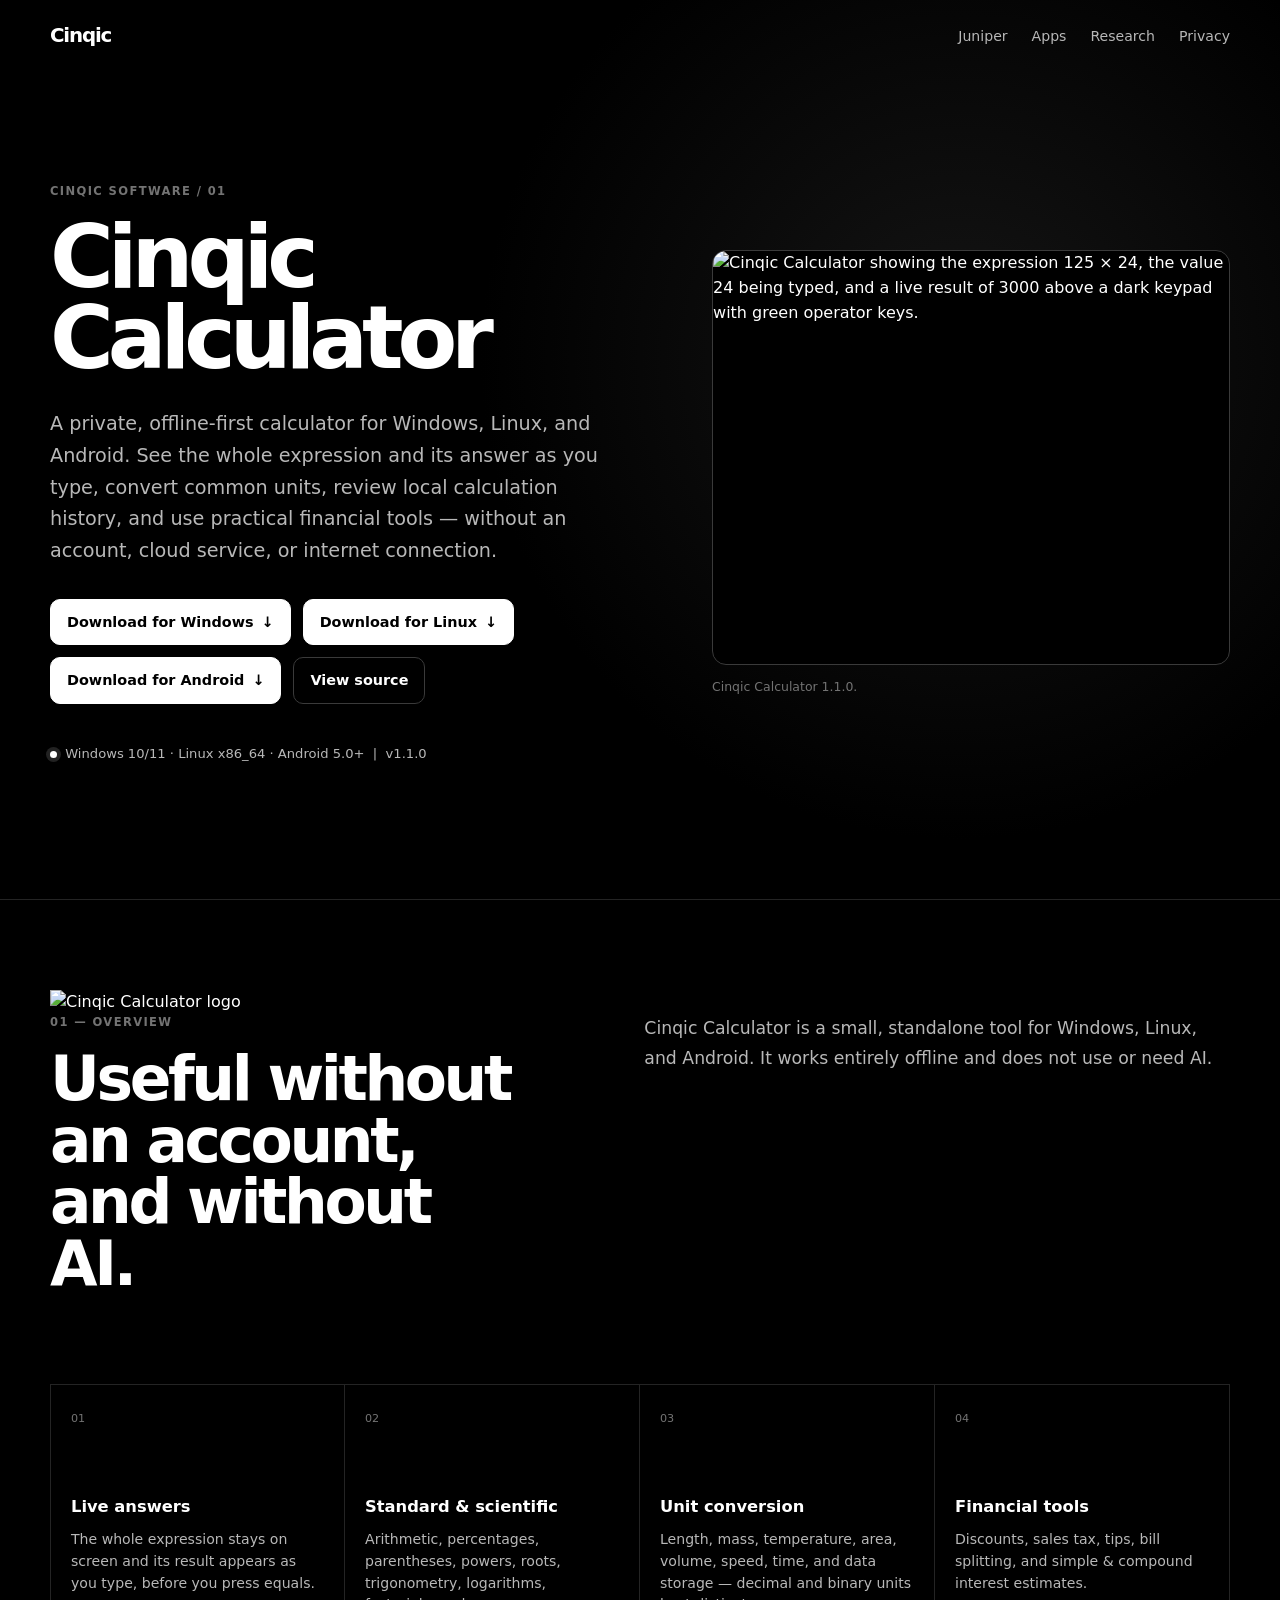
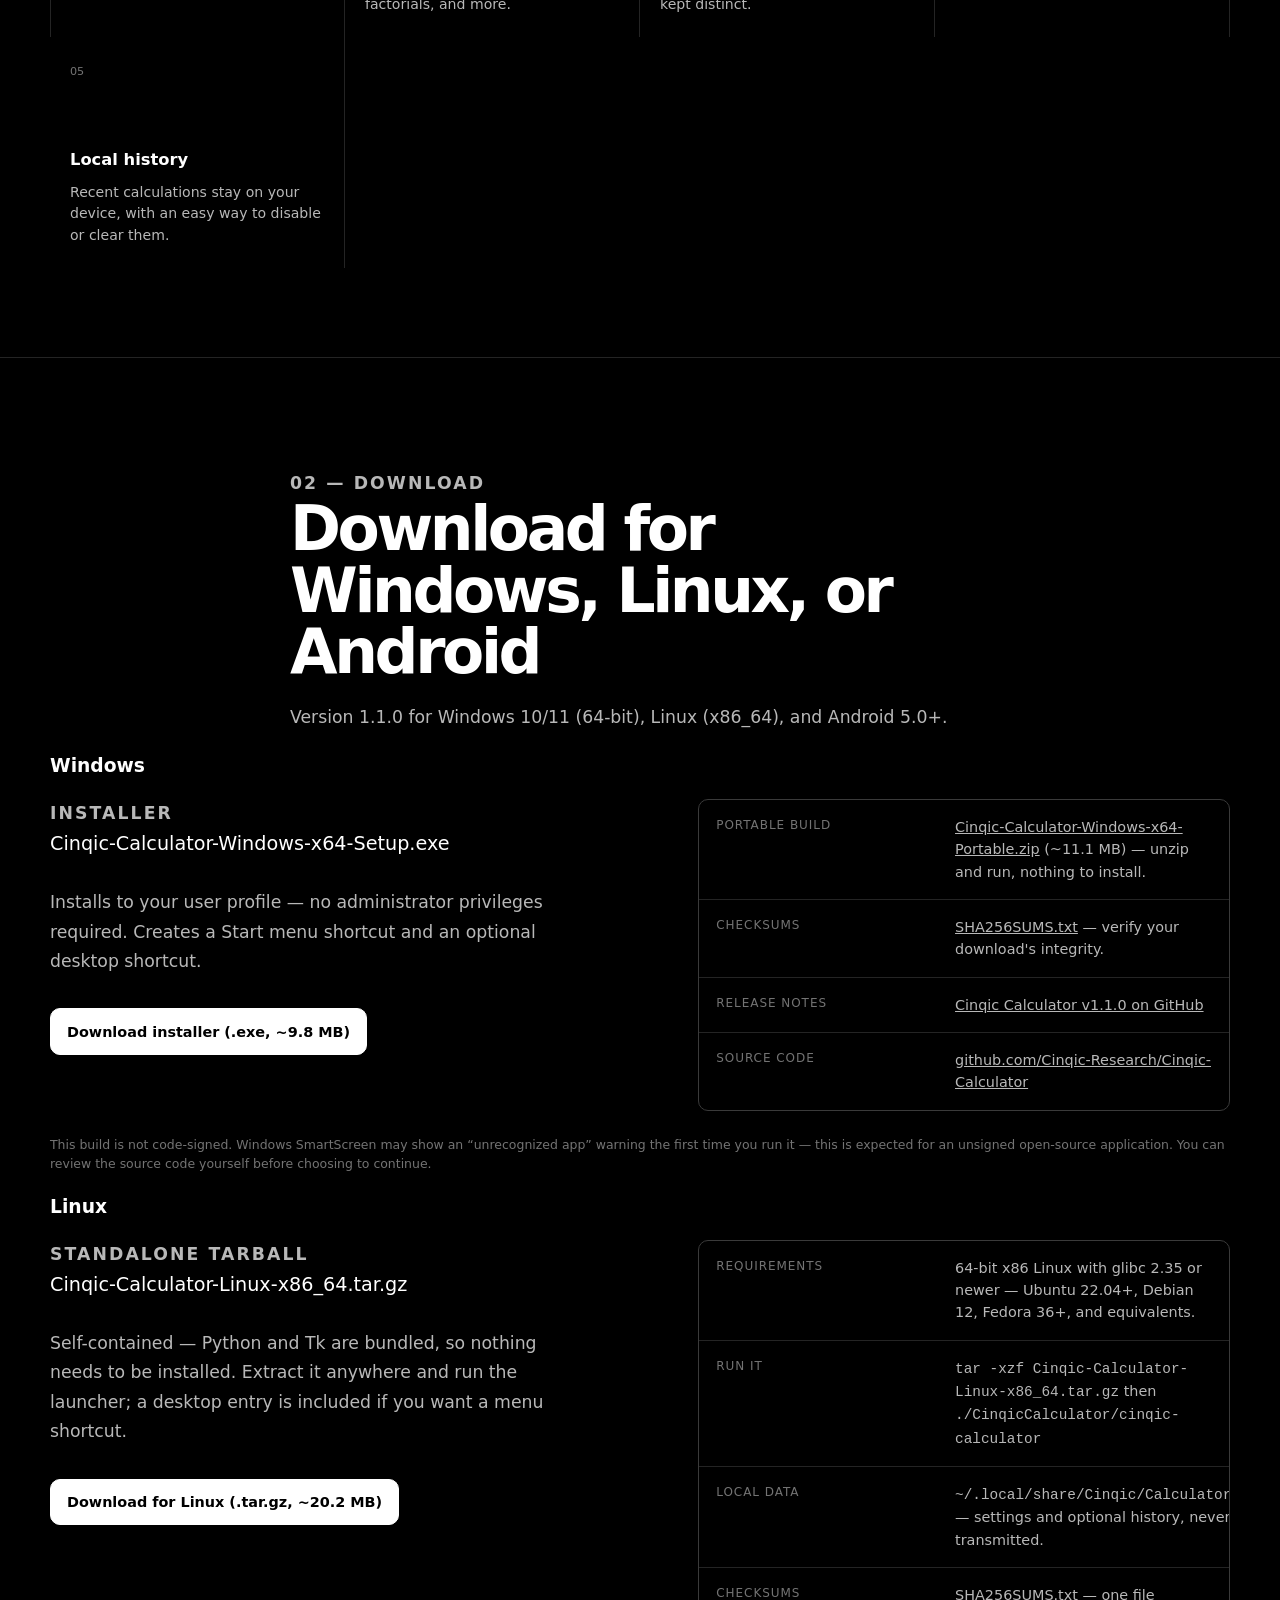
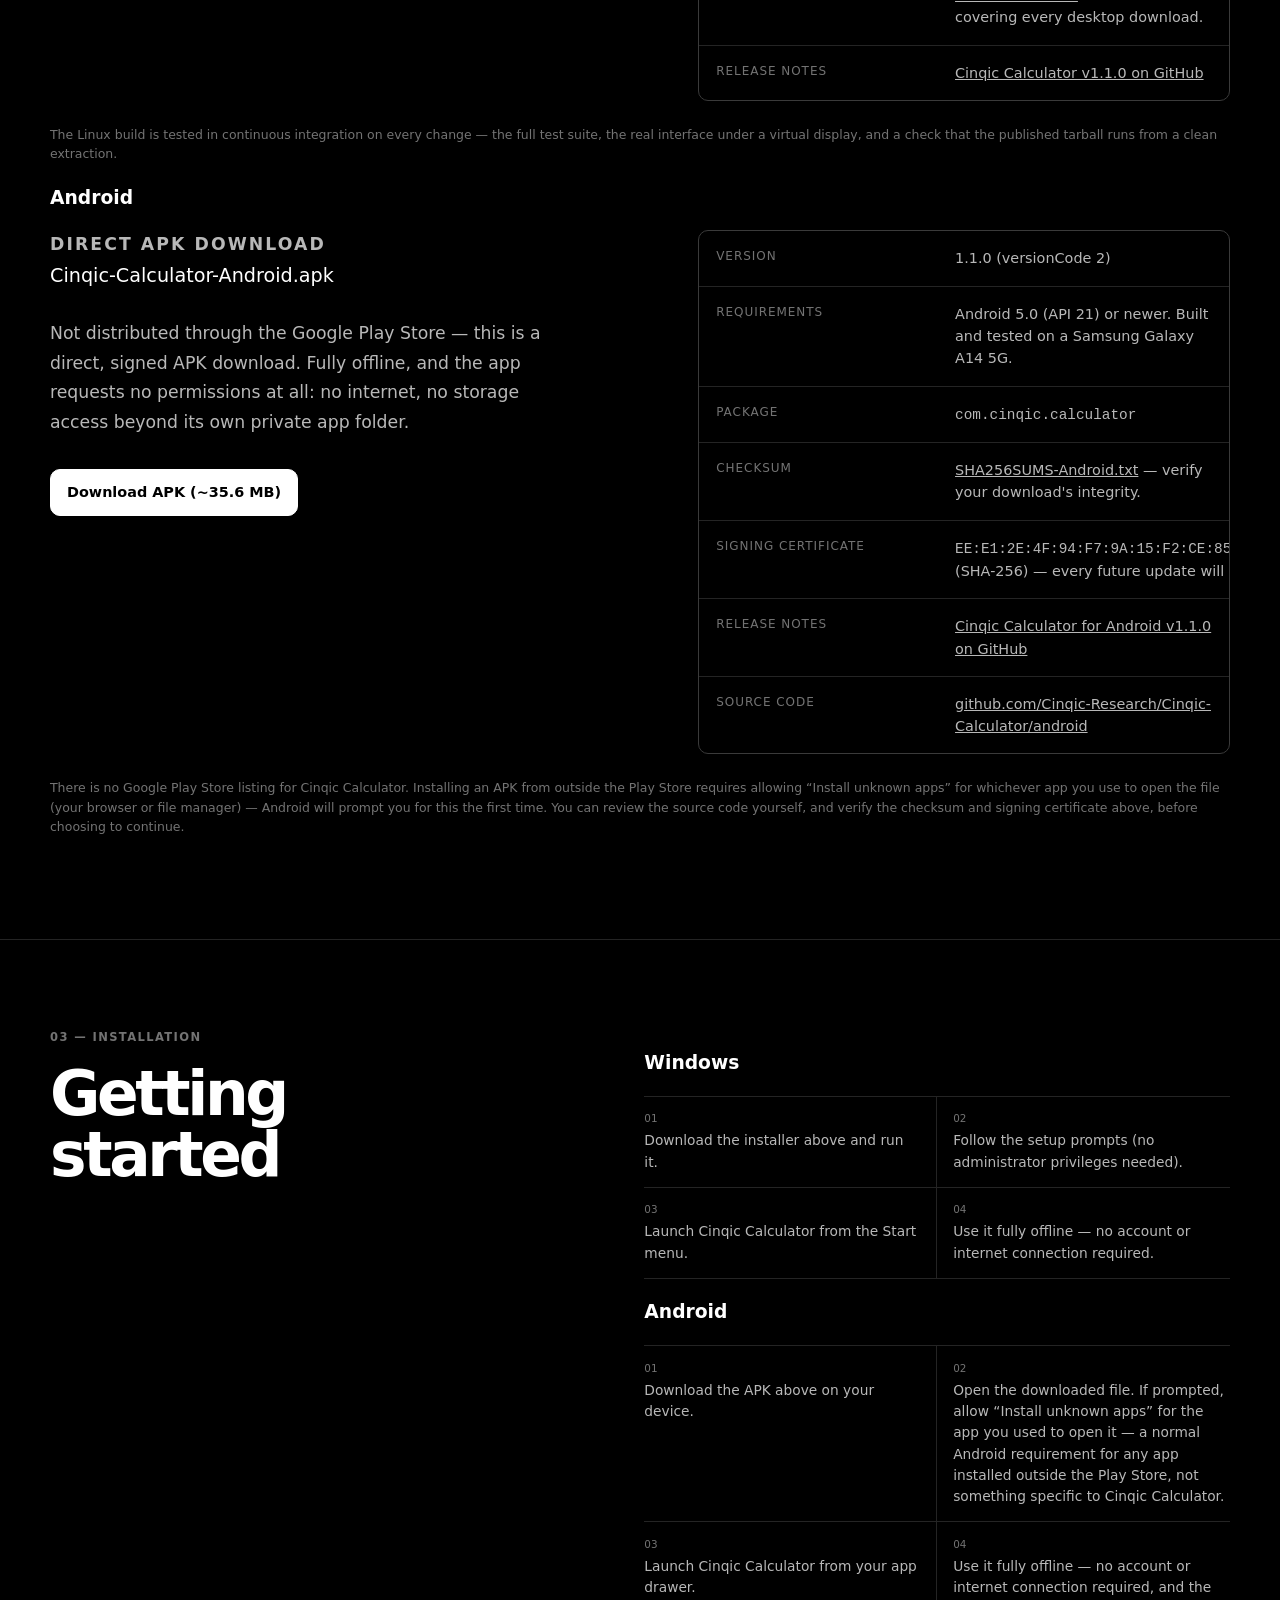
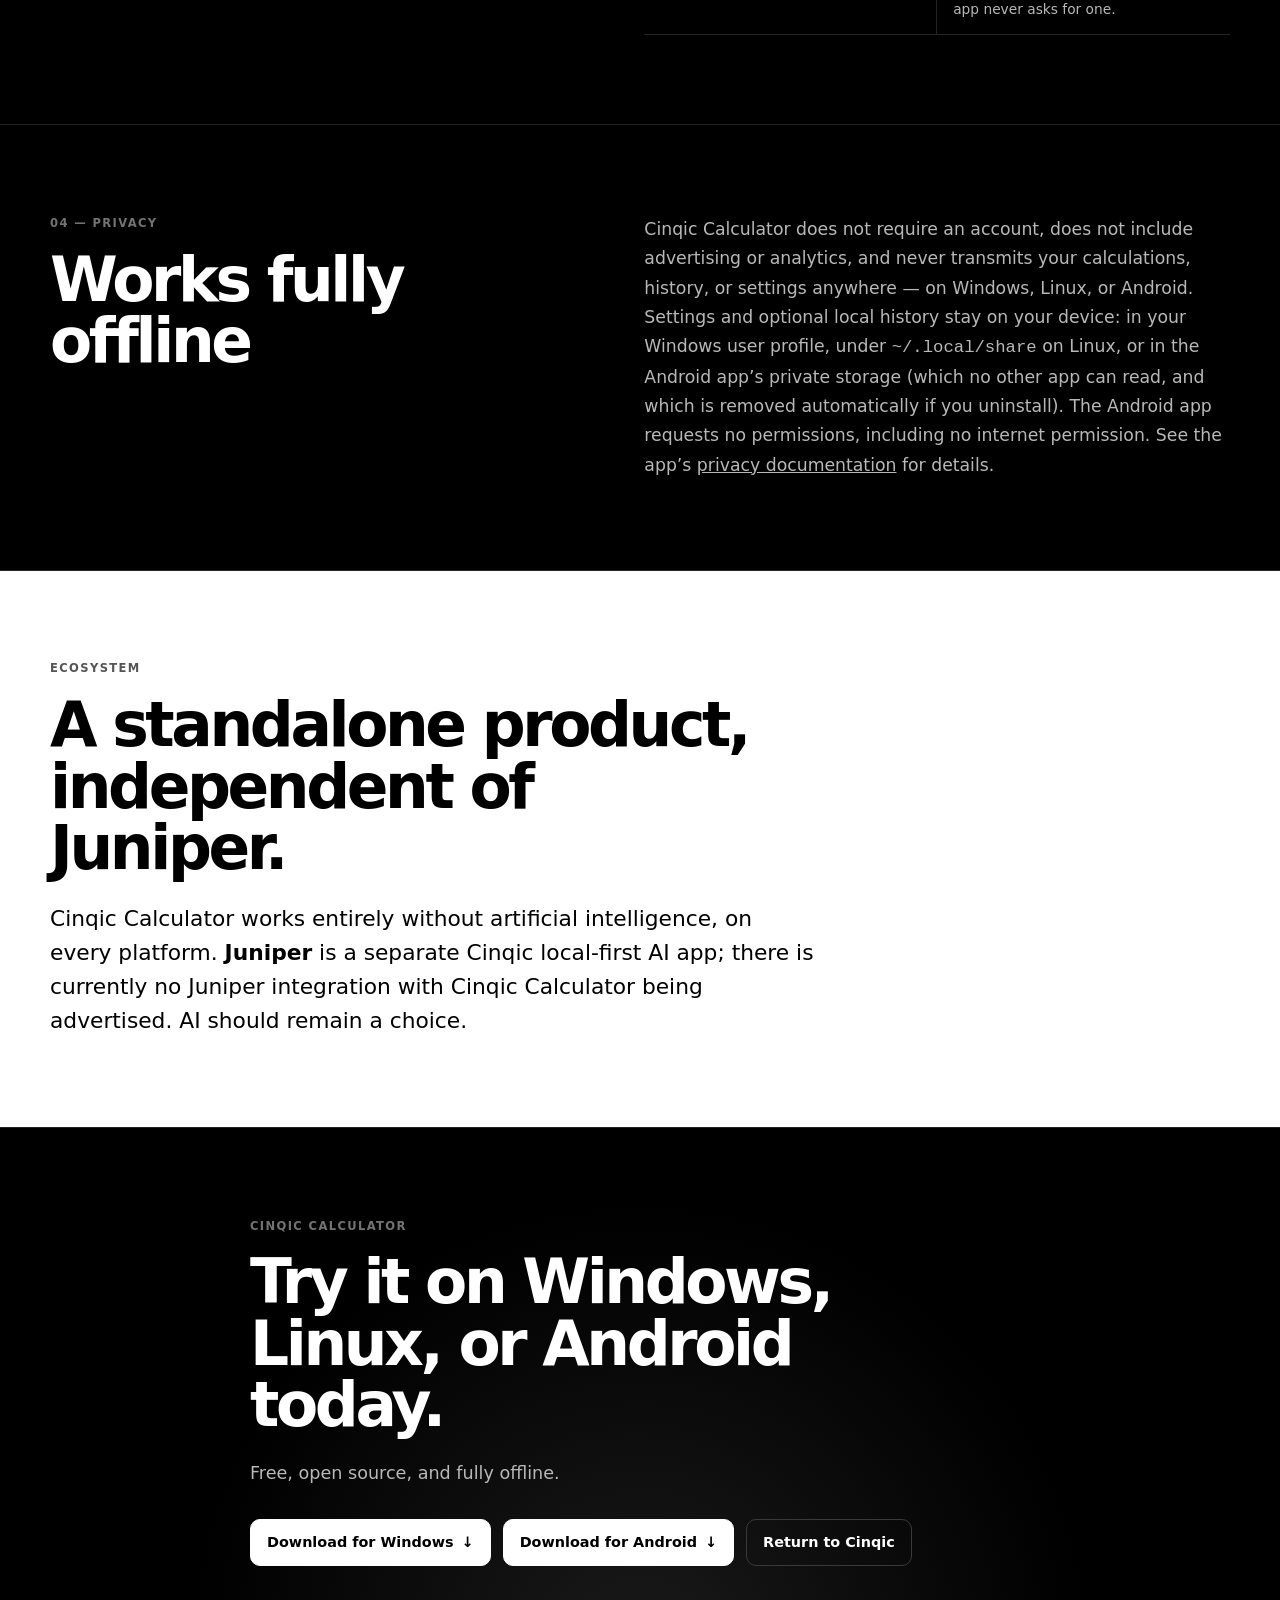
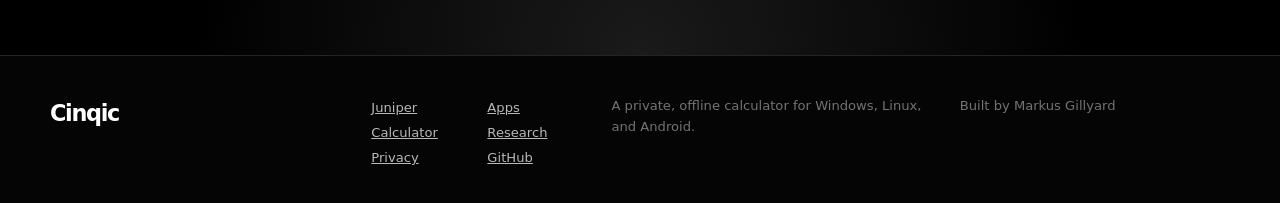
==== calculator/index.html @ c2f8bd8b "Remove Cinqic Notes, refresh research, move links to Cinqic-Research Cinqic Notes is no longer part " ====
<!doctype html>
<html lang="en">
<head>
  <meta charset="utf-8">
  <meta name="viewport" content="width=device-width,initial-scale=1">
  <meta name="description" content="Cinqic Calculator is a free, private, offline calculator for Windows, Linux, and Android, with a live answer preview, standard and scientific math, unit conversion, financial tools, and optional local history.">
  <meta name="theme-color" content="#000000">
  <link rel="canonical" href="https://cinqic.com/calculator/">
  <meta property="og:title" content="Cinqic Calculator | Cinqic">
  <meta property="og:description" content="A free, private, offline calculator for Windows, Linux, and Android. No account, ads, or AI required.">
  <meta property="og:type" content="website">
  <meta property="og:url" content="https://cinqic.com/calculator/">
  <meta property="og:image" content="https://cinqic.com/assets/img/cinqic-social.svg">
  <meta name="twitter:card" content="summary_large_image">
  <meta name="twitter:title" content="Cinqic Calculator | Cinqic">
  <meta name="twitter:description" content="A free, private, offline calculator for Windows, Linux, and Android. No account, ads, or AI required.">
  <meta name="twitter:image" content="https://cinqic.com/assets/img/cinqic-social.svg">
  <link rel="icon" href="/favicon.svg" type="image/svg+xml">
  <link rel="manifest" href="/site.webmanifest">
  <link rel="stylesheet" href="/assets/css/site.css">
  <title>Cinqic Calculator | Private Calculator for Windows, Linux, and Android</title>
</head>
<body>
  <a class="skip" href="#main-content">Skip to content</a>
  <header class="site-header" data-header>
    <div class="shell header-inner">
      <a class="wordmark" href="/" aria-label="Cinqic home">Cinqic</a>
      <button class="menu-button" type="button" aria-expanded="false" aria-controls="site-nav">Menu</button>
      <nav aria-label="Main navigation">
        <ul class="nav-list" id="site-nav">
          <li><a href="/juniper/">Juniper</a></li>
          <li><a href="/apps/" aria-current="page">Apps</a></li>
          <li><a href="/research/">Research</a></li>
          <li><a href="/privacy/">Privacy</a></li>
        </ul>
      </nav>
    </div>
  </header>

  <main id="main-content">
    <section class="hero" id="calculator" aria-labelledby="hero-title">
      <div class="shell hero-grid">
        <div class="hero-copy" data-reveal>
          <p class="eyebrow">Cinqic Software / 01</p>
          <h1 id="hero-title">Cinqic Calculator</h1>
          <p class="lede">A private, offline-first calculator for Windows, Linux, and Android. See the whole expression and its answer as you type, convert common units, review local calculation history, and use practical financial tools &mdash; without an account, cloud service, or internet connection.</p>
          <div class="button-row">
            <a class="button primary" href="https://github.com/Cinqic-Research/Cinqic-Calculator/releases/download/v1.1.0/Cinqic-Calculator-Windows-x64-Setup.exe">Download for Windows <span aria-hidden="true">↓</span></a>
            <a class="button primary" href="https://github.com/Cinqic-Research/Cinqic-Calculator/releases/download/v1.1.0/Cinqic-Calculator-Linux-x86_64.tar.gz">Download for Linux <span aria-hidden="true">↓</span></a>
            <a class="button primary" href="https://github.com/Cinqic-Research/Cinqic-Calculator/releases/download/android-v1.1.0/Cinqic-Calculator-Android.apk">Download for Android <span aria-hidden="true">↓</span></a>
            <a class="button secondary" href="https://github.com/Cinqic-Research/Cinqic-Calculator">View source</a>
          </div>
          <p class="hero-status"><span class="status-dot" aria-hidden="true"></span> Windows 10/11 &middot; Linux x86_64 &middot; Android 5.0+ &nbsp;|&nbsp; v1.1.0</p>
        </div>
        <figure class="interface-figure" data-reveal>
          <div class="interface-image-frame">
            <img src="/assets/img/calculator/screenshot.png" width="900" height="720" loading="lazy" decoding="async" alt="Cinqic Calculator showing the expression 125 &times; 24, the value 24 being typed, and a live result of 3000 above a dark keypad with green operator keys.">
          </div>
          <figcaption>Cinqic Calculator 1.1.0.</figcaption>
        </figure>
      </div>
    </section>

    <section class="section intro" aria-labelledby="features-title">
      <div class="shell" data-reveal>
        <img src="/assets/img/calculator/cinqic-calculator-horizontal.png" alt="Cinqic Calculator logo" width="1140" height="444" loading="lazy" decoding="async" style="max-width:22rem;height:auto;">
      </div>
      <div class="shell split-layout">
        <div data-reveal><p class="section-index">01 &mdash; Overview</p><h2 id="features-title">Useful without an account, and without AI.</h2></div>
        <div class="intro-copy" data-reveal><p>Cinqic Calculator is a small, standalone tool for Windows, Linux, and Android. It works entirely offline and does not use or need AI.</p></div>
      </div>
      <div class="shell principles-grid" data-reveal>
        <article><span>01</span><h3>Live answers</h3><p>The whole expression stays on screen and its result appears as you type, before you press equals.</p></article>
        <article><span>02</span><h3>Standard &amp; scientific</h3><p>Arithmetic, percentages, parentheses, powers, roots, trigonometry, logarithms, factorials, and more.</p></article>
        <article><span>03</span><h3>Unit conversion</h3><p>Length, mass, temperature, area, volume, speed, time, and data storage &mdash; decimal and binary units kept distinct.</p></article>
        <article><span>04</span><h3>Financial tools</h3><p>Discounts, sales tax, tips, bill splitting, and simple &amp; compound interest estimates.</p></article>
        <article><span>05</span><h3>Local history</h3><p>Recent calculations stay on your device, with an easy way to disable or clear them.</p></article>
      </div>
    </section>

    <section class="section" id="download" aria-labelledby="download-title">
      <div class="shell section-heading" data-reveal>
        <p class="section-index">02 &mdash; Download</p>
        <h2 id="download-title">Download for Windows, Linux, or Android</h2>
        <p>Version 1.1.0 for Windows 10/11 (64-bit), Linux (x86_64), and Android 5.0+.</p>
      </div>

      <div class="shell" data-reveal>
        <h3>Windows</h3>
      </div>
      <div class="shell development-grid" data-reveal>
        <div class="development-intro">
          <p class="eyebrow">Installer</p>
          <p class="section-lede">Cinqic-Calculator-Windows-x64-Setup.exe</p>
          <p>Installs to your user profile &mdash; no administrator privileges required. Creates a Start menu shortcut and an optional desktop shortcut.</p>
          <div class="button-row">
            <a class="button primary" href="https://github.com/Cinqic-Research/Cinqic-Calculator/releases/download/v1.1.0/Cinqic-Calculator-Windows-x64-Setup.exe">Download installer (.exe, ~9.8 MB)</a>
          </div>
        </div>
        <dl class="spec-panel" aria-label="Windows download details">
          <div><dt>Portable build</dt><dd><a href="https://github.com/Cinqic-Research/Cinqic-Calculator/releases/download/v1.1.0/Cinqic-Calculator-Windows-x64-Portable.zip">Cinqic-Calculator-Windows-x64-Portable.zip</a> (~11.1 MB) &mdash; unzip and run, nothing to install.</dd></div>
          <div><dt>Checksums</dt><dd><a href="https://github.com/Cinqic-Research/Cinqic-Calculator/releases/download/v1.1.0/SHA256SUMS.txt">SHA256SUMS.txt</a> &mdash; verify your download's integrity.</dd></div>
          <div><dt>Release notes</dt><dd><a href="https://github.com/Cinqic-Research/Cinqic-Calculator/releases/tag/v1.1.0">Cinqic Calculator v1.1.0 on GitHub</a></dd></div>
          <div><dt>Source code</dt><dd><a href="https://github.com/Cinqic-Research/Cinqic-Calculator">github.com/Cinqic-Research/Cinqic-Calculator</a></dd></div>
        </dl>
      </div>
      <div class="shell" data-reveal>
        <p class="detail-note">This build is not code-signed. Windows SmartScreen may show an &ldquo;unrecognized app&rdquo; warning the first time you run it &mdash; this is expected for an unsigned open-source application. You can review the source code yourself before choosing to continue.</p>
      </div>

      <div class="shell" data-reveal>
        <h3>Linux</h3>
      </div>
      <div class="shell development-grid" data-reveal>
        <div class="development-intro">
          <p class="eyebrow">Standalone tarball</p>
          <p class="section-lede">Cinqic-Calculator-Linux-x86_64.tar.gz</p>
          <p>Self-contained &mdash; Python and Tk are bundled, so nothing needs to be installed. Extract it anywhere and run the launcher; a desktop entry is included if you want a menu shortcut.</p>
          <div class="button-row">
            <a class="button primary" href="https://github.com/Cinqic-Research/Cinqic-Calculator/releases/download/v1.1.0/Cinqic-Calculator-Linux-x86_64.tar.gz">Download for Linux (.tar.gz, ~20.2 MB)</a>
          </div>
        </div>
        <dl class="spec-panel" aria-label="Linux download details">
          <div><dt>Requirements</dt><dd>64-bit x86 Linux with glibc 2.35 or newer &mdash; Ubuntu 22.04+, Debian 12, Fedora 36+, and equivalents.</dd></div>
          <div><dt>Run it</dt><dd><code>tar -xzf Cinqic-Calculator-Linux-x86_64.tar.gz</code> then <code>./CinqicCalculator/cinqic-calculator</code></dd></div>
          <div><dt>Local data</dt><dd><code>~/.local/share/Cinqic/Calculator/</code> &mdash; settings and optional history, never transmitted.</dd></div>
          <div><dt>Checksums</dt><dd><a href="https://github.com/Cinqic-Research/Cinqic-Calculator/releases/download/v1.1.0/SHA256SUMS.txt">SHA256SUMS.txt</a> &mdash; one file covering every desktop download.</dd></div>
          <div><dt>Release notes</dt><dd><a href="https://github.com/Cinqic-Research/Cinqic-Calculator/releases/tag/v1.1.0">Cinqic Calculator v1.1.0 on GitHub</a></dd></div>
        </dl>
      </div>
      <div class="shell" data-reveal>
        <p class="detail-note">The Linux build is tested in continuous integration on every change &mdash; the full test suite, the real interface under a virtual display, and a check that the published tarball runs from a clean extraction.</p>
      </div>

      <div class="shell" data-reveal>
        <h3>Android</h3>
      </div>
      <div class="shell development-grid" data-reveal>
        <div class="development-intro">
          <p class="eyebrow">Direct APK download</p>
          <p class="section-lede">Cinqic-Calculator-Android.apk</p>
          <p>Not distributed through the Google Play Store &mdash; this is a direct, signed APK download. Fully offline, and the app requests no permissions at all: no internet, no storage access beyond its own private app folder.</p>
          <div class="button-row">
            <a class="button primary" href="https://github.com/Cinqic-Research/Cinqic-Calculator/releases/download/android-v1.1.0/Cinqic-Calculator-Android.apk">Download APK (~35.6 MB)</a>
          </div>
        </div>
        <dl class="spec-panel" aria-label="Android download details">
          <div><dt>Version</dt><dd>1.1.0 (versionCode 2)</dd></div>
          <div><dt>Requirements</dt><dd>Android 5.0 (API 21) or newer. Built and tested on a Samsung Galaxy A14 5G.</dd></div>
          <div><dt>Package</dt><dd><code>com.cinqic.calculator</code></dd></div>
          <div><dt>Checksum</dt><dd><a href="https://github.com/Cinqic-Research/Cinqic-Calculator/releases/download/android-v1.1.0/SHA256SUMS-Android.txt">SHA256SUMS-Android.txt</a> &mdash; verify your download's integrity.</dd></div>
          <div><dt>Signing certificate</dt><dd><code>EE:E1:2E:4F:94:F7:9A:15:F2:CE:85:EC:75:27:29:E6:34:97:C5:25:10:28:62:26:83:50:60:74:EB:A6:FF:D0</code> (SHA-256) &mdash; every future update will be signed with this same certificate.</dd></div>
          <div><dt>Release notes</dt><dd><a href="https://github.com/Cinqic-Research/Cinqic-Calculator/releases/tag/android-v1.1.0">Cinqic Calculator for Android v1.1.0 on GitHub</a></dd></div>
          <div><dt>Source code</dt><dd><a href="https://github.com/Cinqic-Research/Cinqic-Calculator/tree/main/android">github.com/Cinqic-Research/Cinqic-Calculator/android</a></dd></div>
        </dl>
      </div>
      <div class="shell" data-reveal>
        <p class="detail-note">There is no Google Play Store listing for Cinqic Calculator. Installing an APK from outside the Play Store requires allowing &ldquo;Install unknown apps&rdquo; for whichever app you use to open the file (your browser or file manager) &mdash; Android will prompt you for this the first time. You can review the source code yourself, and verify the checksum and signing certificate above, before choosing to continue.</p>
      </div>
    </section>

    <section class="section" aria-labelledby="install-title">
      <div class="shell split-layout">
        <div data-reveal><p class="section-index">03 &mdash; Installation</p><h2 id="install-title">Getting started</h2></div>
        <div class="intro-copy" data-reveal>
          <h3>Windows</h3>
          <ol class="value-list">
            <li>Download the installer above and run it.</li>
            <li>Follow the setup prompts (no administrator privileges needed).</li>
            <li>Launch Cinqic Calculator from the Start menu.</li>
            <li>Use it fully offline &mdash; no account or internet connection required.</li>
          </ol>
          <h3>Android</h3>
          <ol class="value-list">
            <li>Download the APK above on your device.</li>
            <li>Open the downloaded file. If prompted, allow &ldquo;Install unknown apps&rdquo; for the app you used to open it &mdash; a normal Android requirement for any app installed outside the Play Store, not something specific to Cinqic Calculator.</li>
            <li>Launch Cinqic Calculator from your app drawer.</li>
            <li>Use it fully offline &mdash; no account or internet connection required, and the app never asks for one.</li>
          </ol>
        </div>
      </div>
    </section>

    <section class="section" aria-labelledby="privacy-title">
      <div class="shell split-layout">
        <div data-reveal><p class="section-index">04 &mdash; Privacy</p><h2 id="privacy-title">Works fully offline</h2></div>
        <div class="intro-copy" data-reveal>
          <p>Cinqic Calculator does not require an account, does not include advertising or analytics, and never transmits your calculations, history, or settings anywhere &mdash; on Windows, Linux, or Android. Settings and optional local history stay on your device: in your Windows user profile, under <code>~/.local/share</code> on Linux, or in the Android app&rsquo;s private storage (which no other app can read, and which is removed automatically if you uninstall). The Android app requests no permissions, including no internet permission. See the app&rsquo;s <a href="https://github.com/Cinqic-Research/Cinqic-Calculator/blob/main/PRIVACY.md">privacy documentation</a> for details.</p>
        </div>
      </div>
    </section>

    <section class="choice-section" aria-labelledby="juniper-relationship-title">
      <div class="shell" data-reveal>
        <p class="section-index">Ecosystem</p>
        <h2 id="juniper-relationship-title">A standalone product, independent of Juniper.</h2>
        <p>Cinqic Calculator works entirely without artificial intelligence, on every platform. <strong>Juniper</strong> is a separate Cinqic local-first AI app; there is currently no Juniper integration with Cinqic Calculator being advertised. AI should remain a choice.</p>
      </div>
    </section>

    <section class="closing" aria-labelledby="closing-title">
      <div class="shell closing-inner" data-reveal>
        <p class="eyebrow">Cinqic Calculator</p>
        <h2 id="closing-title">Try it on Windows, Linux, or Android today.</h2>
        <p>Free, open source, and fully offline.</p>
        <div class="button-row">
          <a class="button primary" href="https://github.com/Cinqic-Research/Cinqic-Calculator/releases/download/v1.1.0/Cinqic-Calculator-Windows-x64-Setup.exe">Download for Windows <span aria-hidden="true">↓</span></a>
          <a class="button primary" href="https://github.com/Cinqic-Research/Cinqic-Calculator/releases/download/android-v1.1.0/Cinqic-Calculator-Android.apk">Download for Android <span aria-hidden="true">↓</span></a>
          <a class="button secondary" href="/">Return to Cinqic</a>
        </div>
      </div>
    </section>
  </main>

  <footer class="site-footer"><div class="shell footer-grid footer-grid--wide"><p class="footer-wordmark">Cinqic</p><div class="footer-links"><a href="/juniper/">Juniper</a><a href="/apps/">Apps</a><a href="/calculator/">Calculator</a><a href="/research/">Research</a><a href="/privacy/">Privacy</a><a href="https://github.com/Cinqic-Research/Cinqic-Calculator" rel="noopener noreferrer">GitHub</a></div><p class="footer-note">A private, offline calculator for Windows, Linux, and Android.</p><p class="footer-note">Built by Markus Gillyard<br><span data-company-copy></span></p></div></footer>
  <script src="/assets/js/company.js"></script>
  <script src="/assets/js/site.js"></script>
</body>
</html>
---- assets/css/site.css ----
:root{--background:#000;--surface:#080808;--surface-elevated:#101010;--surface-soft:#161616;--text-primary:#fff;--text-secondary:#b8b8b8;--text-muted:#737373;--border:#242424;--border-strong:#3a3a3a;--accent:#fff;--accent-contrast:#000;--max:1180px;--radius:10px;--space:clamp(4.5rem,9vw,9rem)}
.juniper-identity{display:flex;align-items:center;gap:.55rem}.juniper-identity img{width:22px;height:22px;object-fit:contain}.interface-concept{background:#050505}.interface-concept-layout{display:grid;grid-template-columns:minmax(250px,.7fr) minmax(0,1fr);gap:clamp(2.5rem,10vw,10rem);align-items:center}.interface-figure{max-width:520px;margin:0 auto}.interface-image-frame{overflow:hidden;border:1px solid var(--border-strong);border-radius:14px;background:#000}.interface-image-frame img{display:block;width:100%;height:auto}.interface-figure figcaption{margin-top:.8rem;color:var(--text-muted);font-size:.78rem;line-height:1.5}.interface-copy h2{margin:0;letter-spacing:-.055em;font-size:clamp(2.3rem,4.8vw,4.8rem);line-height:1}.interface-copy>p:not(.section-index){max-width:570px;margin:1.3rem 0 0;color:var(--text-secondary);font-size:clamp(1rem,1.35vw,1.12rem);line-height:1.7}
*{box-sizing:border-box}html{scroll-behavior:smooth;background:var(--background)}body{margin:0;background:var(--background);color:var(--text-primary);font-family:Inter,Geist,ui-sans-serif,system-ui,-apple-system,BlinkMacSystemFont,"Segoe UI",sans-serif;font-size:16px;line-height:1.55;overflow-x:hidden}body.menu-open{overflow:hidden}a{color:inherit}button{font:inherit}.shell{width:min(calc(100% - 2.5rem),var(--max));margin:auto}.skip{position:absolute;z-index:20;left:1rem;top:-4rem;background:#fff;color:#000;padding:.65rem 1rem;border-radius:0 0 7px 7px;font-weight:700}.skip:focus{top:0}.site-header{position:fixed;z-index:10;top:0;left:0;right:0;transition:background .25s,border-color .25s,backdrop-filter .25s}.site-header.is-scrolled{background:rgba(0,0,0,.84);border-bottom:1px solid var(--border);backdrop-filter:blur(14px)}.header-inner{height:72px;display:flex;align-items:center;gap:1.5rem}.wordmark,.footer-wordmark{font-size:1.24rem;font-weight:800;letter-spacing:-.06em;text-decoration:none}nav{margin-left:auto}.nav-list{display:flex;gap:1.5rem;list-style:none;padding:0;margin:0}.nav-list a{color:var(--text-secondary);font-size:.88rem;text-decoration:none;transition:color .2s}.nav-list a:hover,.nav-list a:focus-visible{color:#fff}.header-cta{border:1px solid var(--border-strong);border-radius:8px;padding:.48rem .72rem;font-size:.8rem;font-weight:700;text-decoration:none;white-space:nowrap;transition:background .2s,color .2s,transform .2s}.header-cta:hover{background:#fff;color:#000;transform:translateY(-1px)}.menu-button{display:none;border:1px solid var(--border-strong);border-radius:8px;background:transparent;color:#fff;padding:.45rem .7rem}.hero{min-height:100svh;display:flex;align-items:center;padding:7.5rem 0 4.5rem;border-bottom:1px solid var(--border);background:radial-gradient(circle at 75% 40%,#151515 0,transparent 30rem)}.hero-grid{display:grid;grid-template-columns:minmax(0,1.05fr) minmax(360px,.95fr);gap:clamp(2.5rem,7vw,7rem);align-items:center}.eyebrow,.section-index{margin:0 0 1rem;color:var(--text-muted);font-size:.72rem;font-weight:750;letter-spacing:.12em;text-transform:uppercase}.hero h1{max-width:750px;margin:0;letter-spacing:-.07em;font-size:clamp(3rem,6.8vw,6.65rem);line-height:.94}.lede{max-width:630px;margin:1.75rem 0 0;color:var(--text-secondary);font-size:clamp(1rem,1.5vw,1.2rem);line-height:1.65}.button-row{display:flex;flex-wrap:wrap;gap:.75rem;margin-top:2rem}.button{display:inline-flex;align-items:center;justify-content:center;gap:.5rem;min-height:46px;padding:.7rem 1rem;border:1px solid #fff;border-radius:var(--radius);font-size:.9rem;font-weight:750;text-decoration:none;transition:background .2s,color .2s,transform .2s}.button:hover{transform:translateY(-2px)}.button.primary{background:#fff;color:#000}.button.primary:hover{background:#dcdcdc}.button.secondary{border-color:var(--border-strong);color:#fff}.button.secondary:hover{background:#fff;color:#000}.hero-status,.launch-note{font-size:.82rem;color:var(--text-secondary)}.hero-status{display:flex;align-items:center;gap:.5rem;margin:2.5rem 0 0}.launch-note{margin:.45rem 0 0}.status-dot,.pulse{width:.45rem;height:.45rem;border-radius:50%;background:#fff;display:inline-block;box-shadow:0 0 0 4px #222;animation:blink 2.5s ease-in-out infinite}.product-preview{background:var(--surface);border:1px solid var(--border-strong);border-radius:14px;overflow:hidden;box-shadow:0 24px 80px rgba(0,0,0,.45);transform:perspective(1100px) rotateX(var(--tilt-x,0)) rotateY(var(--tilt-y,0));transition:transform .18s ease}.preview-top,.preview-footer,.preview-activity{display:flex;align-items:center;gap:.7rem;color:var(--text-muted);font-size:.7rem;letter-spacing:.06em;text-transform:uppercase}.preview-top{padding:.8rem 1rem;border-bottom:1px solid var(--border)}.preview-mark{display:grid;place-items:center;width:23px;height:23px;border:1px solid var(--border-strong);border-radius:50%;color:#fff;font-weight:800}.preview-local{margin-left:auto;color:#d4d4d4}.preview-body{padding:1.2rem}.preview-message{max-width:82%;margin-bottom:1.1rem}.preview-message span{display:block;margin-bottom:.35rem;color:var(--text-muted);font-size:.7rem;text-transform:uppercase;letter-spacing:.1em}.preview-message p{margin:0;padding:.75rem .85rem;border:1px solid var(--border);border-radius:8px;color:var(--text-secondary);font-size:.9rem}.preview-message.user{margin-left:auto}.preview-message.user p{background:#171717;color:#f5f5f5}.preview-activity{justify-content:space-between;margin-top:2rem;padding:.65rem 0;border-top:1px solid var(--border);font-size:.61rem}.preview-activity span:last-child{color:#555}.pulse{width:.3rem;height:.3rem;box-shadow:none}.preview-input{display:flex;align-items:center;justify-content:space-between;margin:0 1.2rem;padding:.75rem .85rem;border:1px solid var(--border-strong);border-radius:8px;color:var(--text-muted);font-size:.82rem}.preview-input button{display:grid;place-items:center;width:24px;height:24px;border:0;border-radius:5px;background:#fff;color:#000;font-weight:800}.preview-footer{justify-content:space-between;padding:1rem 1.2rem;font-size:.6rem}.section{padding:var(--space) 0;border-bottom:1px solid var(--border)}.split-layout{display:grid;grid-template-columns:minmax(0,.9fr) minmax(0,1.1fr);gap:clamp(2rem,9vw,10rem);align-items:start}.section h2,.choice-section h2,.closing h2{margin:0;letter-spacing:-.055em;font-size:clamp(2.3rem,4.8vw,4.8rem);line-height:1}.intro-copy p,.section-heading>p,.development-intro>p,.company-grid>div>p{margin:0;color:var(--text-secondary);font-size:clamp(1rem,1.35vw,1.12rem);line-height:1.7}.principles-grid{display:grid;grid-template-columns:repeat(4,1fr);margin-top:clamp(3rem,7vw,6rem);border-top:1px solid var(--border)}.principles-grid article{min-height:220px;padding:1.3rem 1.25rem;border-right:1px solid var(--border);transition:background .2s}.principles-grid article:first-child{border-left:1px solid var(--border)}.principles-grid article:hover{background:var(--surface)}.principles-grid span{color:var(--text-muted);font-size:.7rem}.principles-grid h3{margin:4rem 0 .6rem;font-size:1.02rem}.principles-grid p{margin:0;color:var(--text-secondary);font-size:.88rem}.development{background:var(--surface)}.development-grid,.company-grid{display:grid;grid-template-columns:repeat(2,minmax(0,1fr));gap:clamp(2.5rem,9vw,9rem);align-items:start}.development-intro h2{margin:.35rem 0;letter-spacing:-.06em;font-size:clamp(3.5rem,6vw,6rem);line-height:.9}.section-lede{margin-bottom:1.7rem!important;color:#fff!important;font-size:1.2rem!important}.spec-panel{margin:0;border:1px solid var(--border-strong);border-radius:var(--radius);overflow:hidden}.spec-panel div{display:grid;grid-template-columns:45% 1fr;gap:1rem;padding:1rem 1.1rem;border-bottom:1px solid var(--border)}.spec-panel div:last-child{border:0}.spec-panel dt{color:var(--text-muted);font-size:.75rem;text-transform:uppercase;letter-spacing:.08em}.spec-panel dd{margin:0;color:var(--text-secondary);font-size:.9rem}.system-row{display:flex;align-items:center;flex-wrap:wrap;gap:.65rem;margin-top:4rem;padding-top:1.4rem;border-top:1px solid var(--border);color:var(--text-muted);font-size:.78rem}.system-row i{width:14px;height:1px;background:var(--border-strong)}.system-row strong{color:#fff;font-weight:650}.section-heading{max-width:700px}.section-heading>p{margin-top:1.3rem}.ecosystem-layout{display:grid;grid-template-columns:minmax(0,1.4fr) minmax(260px,.6fr);gap:clamp(2rem,6vw,6rem);margin-top:4rem;align-items:center}.orbit{position:relative;min-height:480px;border:1px solid var(--border);border-radius:14px;background:radial-gradient(circle at center,#141414 0,transparent 34%),linear-gradient(90deg,transparent calc(50% - .5px),#222 calc(50% - .5px),#222 calc(50% + .5px),transparent calc(50% + .5px)),linear-gradient(transparent calc(50% - .5px),#222 calc(50% - .5px),#222 calc(50% + .5px),transparent calc(50% + .5px))}.orbit:before,.orbit:after{content:"";position:absolute;border:1px solid #282828;border-radius:50%;inset:18% 26%}.orbit:after{inset:7% 15%;border-style:dashed}.orbit-core{position:absolute;top:50%;left:50%;z-index:1;display:flex;flex-direction:column;align-items:center;justify-content:center;width:108px;height:108px;transform:translate(-50%,-50%);border:1px solid #fff;border-radius:50%;background:#fff;color:#000;font-size:1.05rem;font-weight:800;letter-spacing:-.04em}.orbit-core small{font-size:.58rem;font-weight:600;letter-spacing:.04em;text-transform:uppercase}.orbit-item{position:absolute;z-index:2;border:1px solid var(--border-strong);border-radius:7px;background:#0c0c0c;color:var(--text-secondary);padding:.55rem .65rem;font-size:.76rem;text-align:left;cursor:pointer;transition:background .2s,color .2s,border-color .2s,transform .2s}.orbit-item:hover,.orbit-item:focus-visible,.orbit-item.active{border-color:#fff;background:#fff;color:#000;transform:translateY(-2px)}.orbit-item span{margin-right:.35rem;font-size:.58rem;opacity:.7}.orbit-item:nth-of-type(2){top:12%;left:12%}.orbit-item:nth-of-type(3){top:12%;right:12%}.orbit-item:nth-of-type(4){top:46%;left:5%}.orbit-item:nth-of-type(5){top:46%;right:5%}.orbit-item:nth-of-type(6){bottom:12%;left:12%}.orbit-item:nth-of-type(7){bottom:12%;right:12%}.ecosystem-detail{border-left:1px solid var(--border-strong);padding-left:1.5rem}.ecosystem-detail h3{margin:0 0 .85rem;font-size:1.6rem;letter-spacing:-.04em}.ecosystem-detail>p:not(.eyebrow){margin:0;color:var(--text-secondary)}.detail-note{margin-top:1.5rem!important;color:var(--text-muted)!important;font-size:.78rem}.philosophy{background:#050505}.philosophy-list{display:grid;grid-template-columns:repeat(2,1fr);margin-top:4.5rem;border-top:1px solid var(--border)}.philosophy-list article{padding:1.35rem 0;display:grid;grid-template-columns:1fr 1.1fr;gap:1.5rem;border-bottom:1px solid var(--border)}.philosophy-list article:nth-child(odd){padding-right:2rem;border-right:1px solid var(--border)}.philosophy-list article:nth-child(even){padding-left:2rem}.philosophy-list h3{margin:0;font-size:.95rem}.philosophy-list p{margin:0;color:var(--text-secondary);font-size:.88rem}.philosophy-close{max-width:760px;margin-top:4rem}.philosophy-close p{margin:0;color:#fff;font-size:clamp(1.35rem,2.1vw,2rem);line-height:1.35;letter-spacing:-.03em}.philosophy-close small{display:block;margin-top:1.1rem;color:var(--text-muted)}.choice-section{padding:var(--space) 0;border-bottom:1px solid var(--border);background:#fff;color:#000}.choice-section h2{max-width:700px}.choice-section p:last-child{max-width:770px;margin:1.5rem 0 0;font-size:clamp(1.1rem,1.7vw,1.4rem);line-height:1.55}.choice-section .section-index{color:#555}.company-grid>div>p:first-of-type{margin-top:1.4rem}.company-grid .launch-note{margin-top:1rem!important;font-size:.82rem}.value-list{display:grid;grid-template-columns:repeat(2,1fr);gap:0;margin:0;padding:0;list-style:none;counter-reset:value;border-top:1px solid var(--border)}.value-list li{counter-increment:value;padding:.85rem 0;border-bottom:1px solid var(--border);color:var(--text-secondary);font-size:.86rem}.value-list li:before{content:"0" counter(value);display:block;margin-bottom:.25rem;color:var(--text-muted);font-size:.65rem}.value-list li:nth-child(odd){padding-right:1rem;border-right:1px solid var(--border)}.value-list li:nth-child(even){padding-left:1rem}.closing{padding:var(--space) 0;background:radial-gradient(circle at 50% 100%,#1a1a1a 0,transparent 28rem)}.closing-inner{max-width:780px}.closing h2{max-width:700px}.closing p:not(.eyebrow){max-width:620px;margin:1.5rem 0 0;color:var(--text-secondary);font-size:1.1rem}.site-footer{padding:2.5rem 0;border-top:1px solid var(--border);background:#050505;color:var(--text-secondary);font-size:.82rem}.footer-grid{display:grid;grid-template-columns:1.2fr 1fr .6fr 1fr;gap:1.5rem}.footer-grid p{margin:0}.footer-grid a{color:var(--text-secondary);line-height:1.9}.footer-wordmark{color:#fff;font-size:1.4rem}[data-reveal]{opacity:0;transform:translateY(16px);transition:opacity .55s ease,transform .55s ease}[data-reveal].is-visible{opacity:1;transform:none}:focus-visible{outline:2px solid #fff;outline-offset:3px}@keyframes blink{50%{opacity:.4}}
@media(max-width:820px){.header-inner{height:64px;gap:.65rem}.menu-button{display:block;margin-left:auto}.header-cta{display:none}.nav-list{position:absolute;top:64px;right:1.25rem;left:1.25rem;display:none;flex-direction:column;gap:0;border:1px solid var(--border-strong);border-radius:10px;background:#080808;padding:.5rem}.nav-list.is-open{display:flex}.nav-list a{display:block;padding:.75rem}.hero{padding-top:6rem}.hero-grid,.split-layout,.development-grid,.company-grid,.ecosystem-layout,.interface-concept-layout{grid-template-columns:1fr}.hero-grid{gap:3rem}.product-preview{max-width:600px}.principles-grid{grid-template-columns:repeat(2,1fr)}.principles-grid article:nth-child(3){border-left:1px solid var(--border)}.philosophy-list{grid-template-columns:1fr}.philosophy-list article:nth-child(odd),.philosophy-list article:nth-child(even){padding:1.2rem 0;border-right:0}.interface-figure{max-width:480px;margin-left:0}.footer-grid{grid-template-columns:repeat(2,1fr)}}
@media(max-width:560px){.shell{width:min(calc(100% - 2rem),var(--max))}.hero h1{font-size:clamp(2.85rem,15vw,4.2rem)}.hero-status{align-items:flex-start;line-height:1.45}.principles-grid{grid-template-columns:1fr}.principles-grid article,.principles-grid article:nth-child(3){min-height:auto;border-left:1px solid var(--border);border-bottom:1px solid var(--border)}.principles-grid h3{margin:1.7rem 0 .5rem}.spec-panel div{grid-template-columns:1fr;gap:.25rem}.system-row{gap:.55rem}.system-row i{display:none}.orbit{min-height:auto;display:grid;gap:.65rem;padding:1rem;background:#080808}.orbit:before,.orbit:after{display:none}.orbit-core{position:static;width:100%;height:auto;transform:none;padding:.8rem;border-radius:8px}.orbit-item,.orbit-item:nth-of-type(n){position:static;width:100%;padding:.75rem}.ecosystem-detail{padding-left:1rem}.philosophy-list article{grid-template-columns:1fr;gap:.4rem}.value-list{grid-template-columns:1fr}.value-list li:nth-child(odd),.value-list li:nth-child(even){padding: .8rem 0;border-right:0}.footer-grid{grid-template-columns:1fr;gap:.85rem}.button-row{flex-direction:column}.button{width:100%}}
.orbit-item:nth-of-type(1){top:12%;left:12%}.orbit-item:nth-of-type(2){top:12%;right:12%;left:auto}.orbit-item:nth-of-type(3){top:46%;left:5%;right:auto}.orbit-item:nth-of-type(4){top:46%;right:5%;left:auto}.orbit-item:nth-of-type(5){bottom:12%;left:12%;right:auto;top:auto}.orbit-item:nth-of-type(6){bottom:12%;right:12%;left:auto;top:auto}
[data-reveal]{opacity:1;transform:none}[data-reveal].will-reveal{opacity:0;transform:translateY(16px)}[data-reveal].will-reveal.is-visible{opacity:1;transform:none}
@media(max-width:560px){.orbit-item,.orbit-item:nth-of-type(n){position:static;top:auto;right:auto;bottom:auto;left:auto;width:100%;padding:.75rem}}
@media(prefers-reduced-motion:reduce){html{scroll-behavior:auto}*,*:before,*:after{animation-duration:.01ms!important;animation-iteration-count:1!important;transition-duration:.01ms!important}[data-reveal]{opacity:1;transform:none}}
.hero-copy{max-width:820px}.hero-word-heading{max-width:900px;margin:0;letter-spacing:-.07em;font-size:clamp(2.6rem,6.4vw,6rem);line-height:1.02}.hero-word-heading .word{display:inline-block;transition:opacity .2s ease}.hero-word-heading .word:hover,.hero-word-heading .word:focus-visible{opacity:.55}
.release-grid{display:grid;grid-template-columns:repeat(2,minmax(0,1fr));gap:clamp(2.5rem,9vw,9rem);align-items:start}.release-intro h2{margin:.35rem 0;letter-spacing:-.06em;font-size:clamp(3rem,5.5vw,5.5rem);line-height:.95}.release-intro>p{margin:0;color:var(--text-secondary);font-size:clamp(1rem,1.35vw,1.12rem);line-height:1.7}
.release-details{margin-top:1.5rem;color:var(--text-secondary);font-size:.92rem;line-height:1.65}.release-details summary{cursor:pointer;color:#fff;font-weight:650;font-size:.88rem}.release-details summary:focus-visible{outline:2px solid #fff;outline-offset:3px}.release-details p{margin:.9rem 0 0}
.release-goal{margin-top:3.5rem;padding-top:1.4rem;border-top:1px solid var(--border);color:var(--text-muted);font-size:.85rem;line-height:1.65;max-width:820px}
@media(max-width:820px){.release-grid{grid-template-columns:1fr}}
@media(max-width:560px){.hero-word-heading{font-size:clamp(2.4rem,11vw,3.4rem)}}
.tool-flow{display:grid;gap:0;margin:2rem 0 0;padding:0;list-style:none;counter-reset:tool-step}.tool-flow li{display:grid;grid-template-columns:7rem 1fr;gap:1rem;padding:1rem 0;border-top:1px solid var(--border);counter-increment:tool-step}.tool-flow li:before{content:"0" counter(tool-step);color:var(--text-muted);font-size:.7rem}.tool-flow strong{font-size:.94rem}.tool-flow span{color:var(--text-secondary);font-size:.88rem}.phase-list{display:grid;grid-template-columns:repeat(2,minmax(0,1fr));gap:0;margin-top:3.5rem;padding:0;list-style:none;border-top:1px solid var(--border);counter-reset:phase}.phase-list li{display:grid;grid-template-columns:5.2rem minmax(0,1fr);gap:1rem;padding:1rem 0;border-bottom:1px solid var(--border);counter-increment:phase}.phase-list li:nth-child(odd){padding-right:1.5rem;border-right:1px solid var(--border)}.phase-list li:nth-child(even){padding-left:1.5rem}.phase-list li:before{content:"0" counter(phase);color:var(--text-muted);font-size:.7rem}.phase-list span{color:var(--text-muted);font-size:.72rem}.phase-list strong{font-size:.92rem;font-weight:650}.phase-list em{grid-column:2;color:#fff;font-size:.76rem;font-style:normal}.prose{max-width:780px}.page-hero{min-height:100svh;padding:8rem 0 5rem}.prose h1{margin:.35rem 0 2rem;font-size:clamp(3rem,7vw,6rem);letter-spacing:-.07em;line-height:.95}.prose h2{margin:2.5rem 0 .75rem;font-size:1.35rem;letter-spacing:-.04em}.prose p{color:var(--text-secondary);line-height:1.75}.prose .button{margin-top:1rem}
@media(max-width:820px){.phase-list{grid-template-columns:1fr}.phase-list li:nth-child(odd),.phase-list li:nth-child(even){padding:1rem 0;border-right:0}.phase-list li:nth-child(odd){border-right:0}.phase-list li:before{content:""}.phase-list li{grid-template-columns:5.2rem minmax(0,1fr)}}
@media(max-width:560px){.tool-flow li{grid-template-columns:1fr;gap:.35rem}.phase-list li{grid-template-columns:1fr;gap:.35rem}.phase-list em{grid-column:auto}}

/* Current information architecture and shared page primitives. */
:root{--space:clamp(4rem,7vw,7rem)}
.hero--flagship{background:radial-gradient(circle at 82% 38%,#171717 0,transparent 27rem)}
.hero--flagship .hero-copy{max-width:720px}
.hero--flagship h1{max-width:720px}
.hero-kicker{display:flex;align-items:center;gap:.65rem;margin:0 0 1rem;color:var(--text-muted);font-size:.72rem;font-weight:750;letter-spacing:.12em;text-transform:uppercase}
.hero-kicker .status-dot{width:.4rem;height:.4rem;box-shadow:0 0 0 3px #222;animation:none}
.hero-support{max-width:640px;margin:1.1rem 0 0;color:var(--text-muted);font-size:.86rem;line-height:1.6}
.hero-support a,.app-card a,.research-card a,.history-note a{color:#fff;text-underline-offset:3px}
.hero-support a:hover,.app-card a:hover,.research-card a:hover,.history-note a:hover{color:var(--text-secondary)}
.product-preview--flagship{max-width:520px;margin-left:auto}
.preview-rail{display:grid;grid-template-columns:1fr auto;gap:1rem;padding:1rem 1.2rem;border-top:1px solid var(--border);color:var(--text-secondary);font-size:.78rem}
.preview-rail strong{color:#fff;font-weight:650}
.preview-rail span:last-child{color:var(--text-muted)}
.section--soft{background:var(--surface)}
.section--deep{background:#050505}
.section-heading h2{max-width:760px}
.section-heading--wide{max-width:860px}
.section-heading--wide>p{max-width:680px}
.text-link{display:inline-block;margin-top:1.5rem;color:#fff;font-weight:700;text-underline-offset:4px}
.text-link:hover{color:var(--text-secondary)}
.app-featured{display:grid;grid-template-columns:minmax(0,1.2fr) minmax(240px,.8fr);gap:clamp(2rem,7vw,7rem);align-items:start;margin-top:3.5rem;padding:clamp(1.5rem,4vw,3.25rem);border:1px solid var(--border-strong);border-radius:14px;background:linear-gradient(135deg,#111 0%,#080808 72%)}
.app-featured h2{margin:.35rem 0 .9rem;letter-spacing:-.06em;font-size:clamp(2.8rem,5.8vw,5.5rem);line-height:.94}
.app-featured-copy>p:not(.eyebrow){max-width:650px;margin:0;color:var(--text-secondary);font-size:1.08rem;line-height:1.7}
.app-featured-side{display:grid;gap:.75rem}
.app-featured-side .spec-panel{height:max-content}
.app-featured-side .button{width:100%}
.status-pill{display:inline-flex;align-items:center;width:max-content;padding:.36rem .6rem;border:1px solid var(--border-strong);border-radius:99px;color:var(--text-secondary);font-size:.72rem;font-weight:700;letter-spacing:.04em}
.status-pill--active{border-color:#5d8e00;color:#b9e36e;background:#101900}
.status-pill--muted{color:var(--text-muted)}
.app-grid{display:grid;grid-template-columns:repeat(2,minmax(0,1fr));gap:1rem;margin-top:1.25rem}
.app-card,.research-card,.history-note{padding:clamp(1.25rem,2.5vw,2rem);border:1px solid var(--border);border-radius:var(--radius);background:var(--surface)}
.app-card{min-height:270px;display:flex;flex-direction:column}
.app-card h3,.research-card h3{margin:.45rem 0 .7rem;font-size:1.55rem;letter-spacing:-.04em}
.app-card p,.research-card p,.history-note p{margin:0;color:var(--text-secondary);font-size:.95rem;line-height:1.7}
.app-card .button-row,.research-card .button-row{margin-top:auto;padding-top:1.5rem}
.facts-grid{display:grid;grid-template-columns:repeat(3,minmax(0,1fr));gap:1px;margin-top:3.25rem;border:1px solid var(--border);background:var(--border)}
.facts-grid article{min-height:145px;padding:1.3rem;background:var(--surface)}
.facts-grid span{color:var(--text-muted);font-size:.7rem;letter-spacing:.08em;text-transform:uppercase}
.facts-grid h3{margin:2.4rem 0 .45rem;font-size:1rem}
.facts-grid p{margin:0;color:var(--text-secondary);font-size:.85rem;line-height:1.6}
.research-card{display:grid;grid-template-columns:1fr auto;gap:1rem;align-items:start;margin-top:3.25rem;background:#080808}
.research-card .button-row{grid-column:2;grid-row:1 / span 2;margin:0;padding:0}
.research-card .button{white-space:nowrap}
.page-hero--compact{min-height:auto;padding:10rem 0 5rem;border-bottom:1px solid var(--border);background:radial-gradient(circle at 78% 24%,#151515 0,transparent 25rem)}
.page-hero--compact .prose{max-width:850px}
.page-hero--compact .prose h1{max-width:850px;margin-bottom:1.25rem}
.page-hero--compact .prose>p:not(.eyebrow):not(.hero-status){max-width:680px;font-size:1.12rem}
.page-hero--compact .hero-status{margin-top:1.6rem}
.page-hero--compact .button-row{margin-top:1.6rem}
.feature-grid{display:grid;grid-template-columns:repeat(2,minmax(0,1fr));gap:1rem;margin-top:3.25rem}
.feature-card{padding:1.4rem 1.25rem;border-top:1px solid var(--border-strong);background:transparent}
.feature-card span{color:var(--text-muted);font-size:.7rem;letter-spacing:.08em}
.feature-card h3{margin:1.8rem 0 .5rem;font-size:1.06rem}
.feature-card p{margin:0;color:var(--text-secondary);font-size:.9rem;line-height:1.65}
.release-panel{display:grid;grid-template-columns:minmax(0,1fr) minmax(250px,.85fr);gap:clamp(2rem,8vw,8rem);align-items:start;margin-top:3.25rem;padding-top:1.5rem;border-top:1px solid var(--border)}
.release-panel h3{margin:0 0 .55rem;font-size:1.2rem}
.release-panel p{margin:0;color:var(--text-secondary);font-size:.92rem;line-height:1.65}
.release-panel .button-row{margin-top:1.25rem}
.link-list{display:grid;gap:.7rem;margin:0;padding:0;list-style:none}
.link-list li{padding-bottom:.7rem;border-bottom:1px solid var(--border);color:var(--text-secondary);font-size:.85rem;line-height:1.5}
.link-list li:last-child{border-bottom:0}
.link-list a{color:#fff;text-underline-offset:3px}
.callout{margin-top:2rem;padding:1rem 1.15rem;border-left:2px solid #fff;background:var(--surface);color:var(--text-secondary);font-size:.88rem;line-height:1.65}
.callout strong{color:#fff}
.phase-summary{display:grid;grid-template-columns:repeat(4,minmax(0,1fr));gap:1px;margin-top:3.25rem;border:1px solid var(--border);background:var(--border)}
.phase-summary article{min-height:170px;padding:1.2rem;background:#080808}
.phase-summary span{color:var(--text-muted);font-size:.7rem;letter-spacing:.08em;text-transform:uppercase}
.phase-summary h3{margin:2rem 0 .45rem;font-size:1rem}
.phase-summary p{margin:0;color:var(--text-secondary);font-size:.82rem;line-height:1.55}
.research-detail{display:grid;grid-template-columns:minmax(0,1fr) minmax(240px,.75fr);gap:clamp(2rem,8vw,8rem);align-items:start;margin-top:3.25rem}
.research-detail h3{margin:0 0 .7rem;font-size:1.35rem;letter-spacing:-.03em}
.research-detail p{margin:0;color:var(--text-secondary);font-size:.95rem;line-height:1.7}
.research-detail>div:first-child p+p:not(.detail-note){margin-top:.9rem}
.research-detail code{font-size:.88em}
.history-note{margin-top:1.25rem;background:#080808}
.history-note .eyebrow{margin-bottom:.55rem}
.footer-grid--wide{grid-template-columns:1.1fr .8fr 1.2fr 1fr}
.footer-links{display:grid;grid-template-columns:repeat(2,minmax(0,1fr));gap:0 1rem}
.footer-links a{line-height:1.9}
.footer-note{color:var(--text-muted)}
@media(max-width:820px){.app-featured,.release-panel,.research-detail{grid-template-columns:1fr}.product-preview--flagship{margin:0;max-width:600px}.app-grid{grid-template-columns:1fr}.facts-grid{grid-template-columns:1fr}.research-card{grid-template-columns:1fr}.research-card .button-row{grid-column:auto;grid-row:auto;margin-top:.75rem}.phase-summary{grid-template-columns:repeat(2,minmax(0,1fr))}.footer-grid--wide{grid-template-columns:repeat(2,1fr)}}
@media(max-width:560px){.phase-summary,.feature-grid{grid-template-columns:1fr}.app-featured{padding:1.25rem}.footer-grid--wide{grid-template-columns:1fr}.footer-links{grid-template-columns:1fr}.release-panel{padding-top:1rem}}
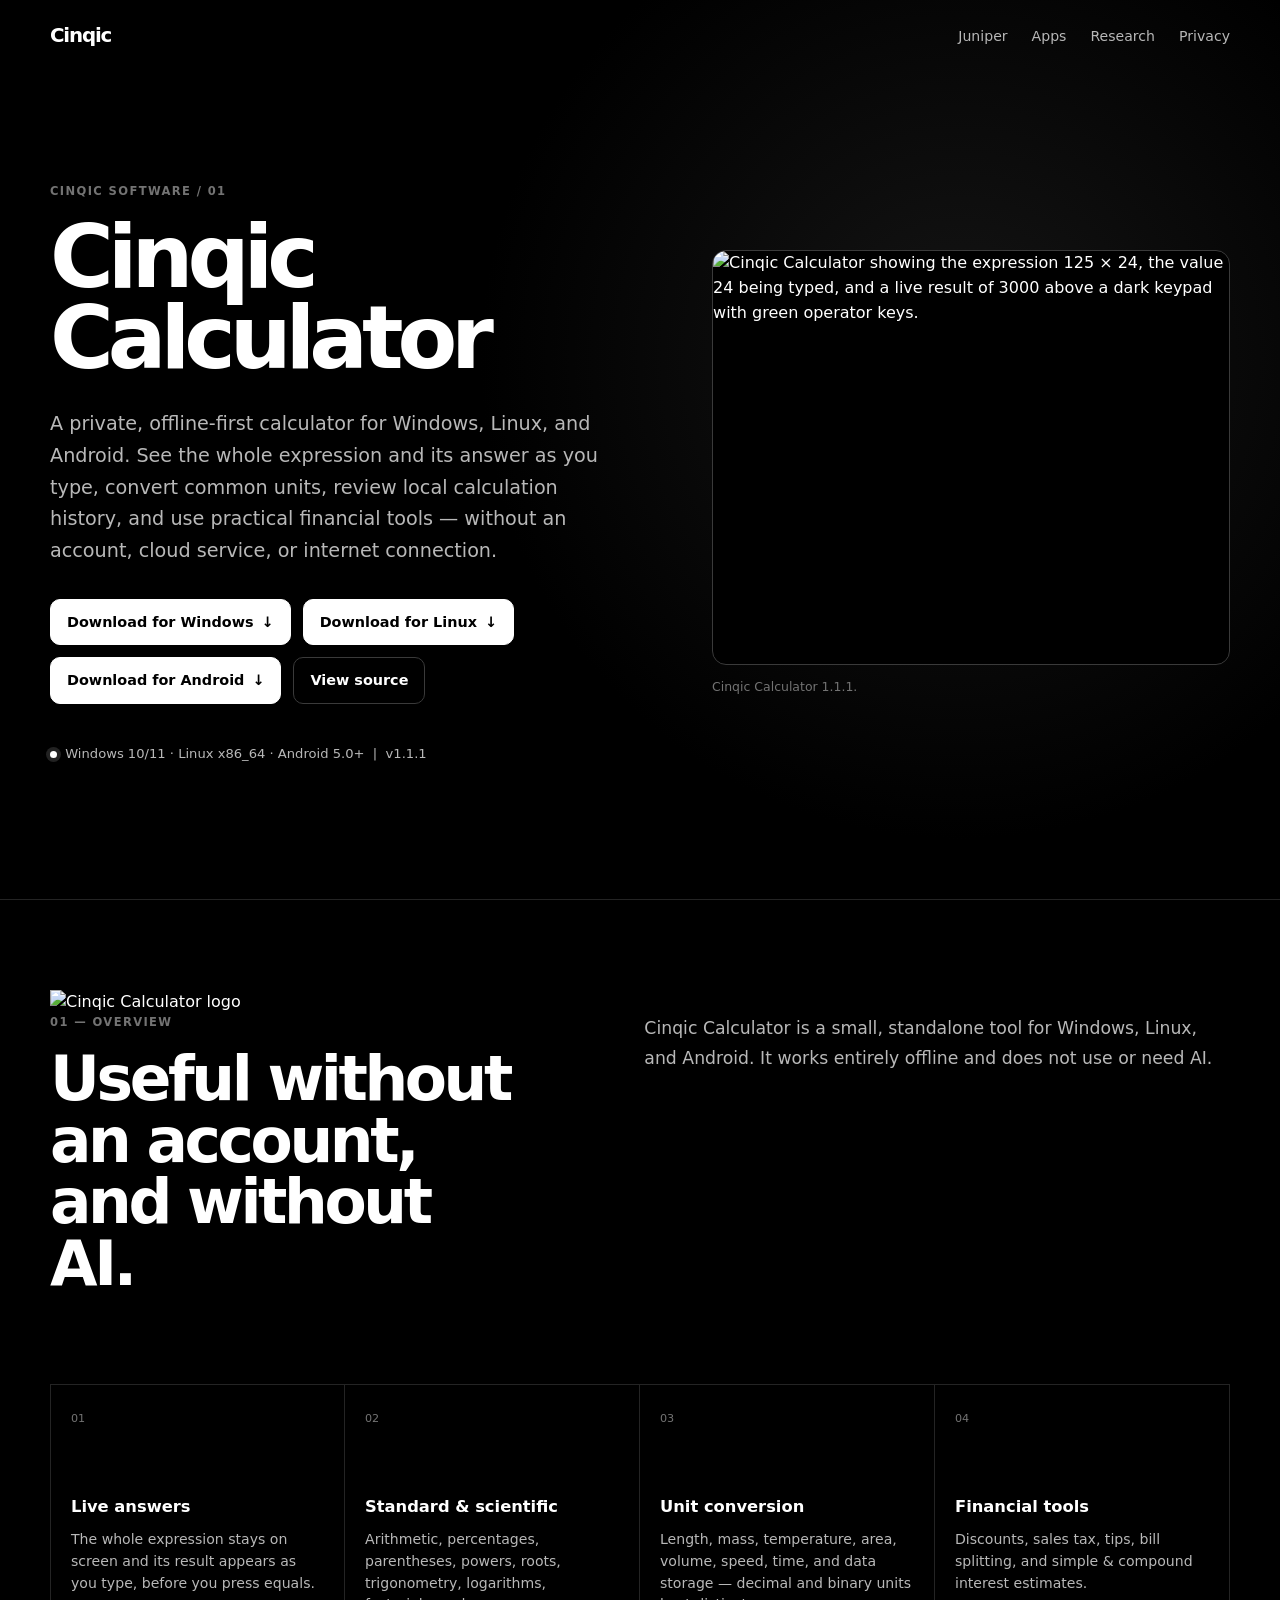
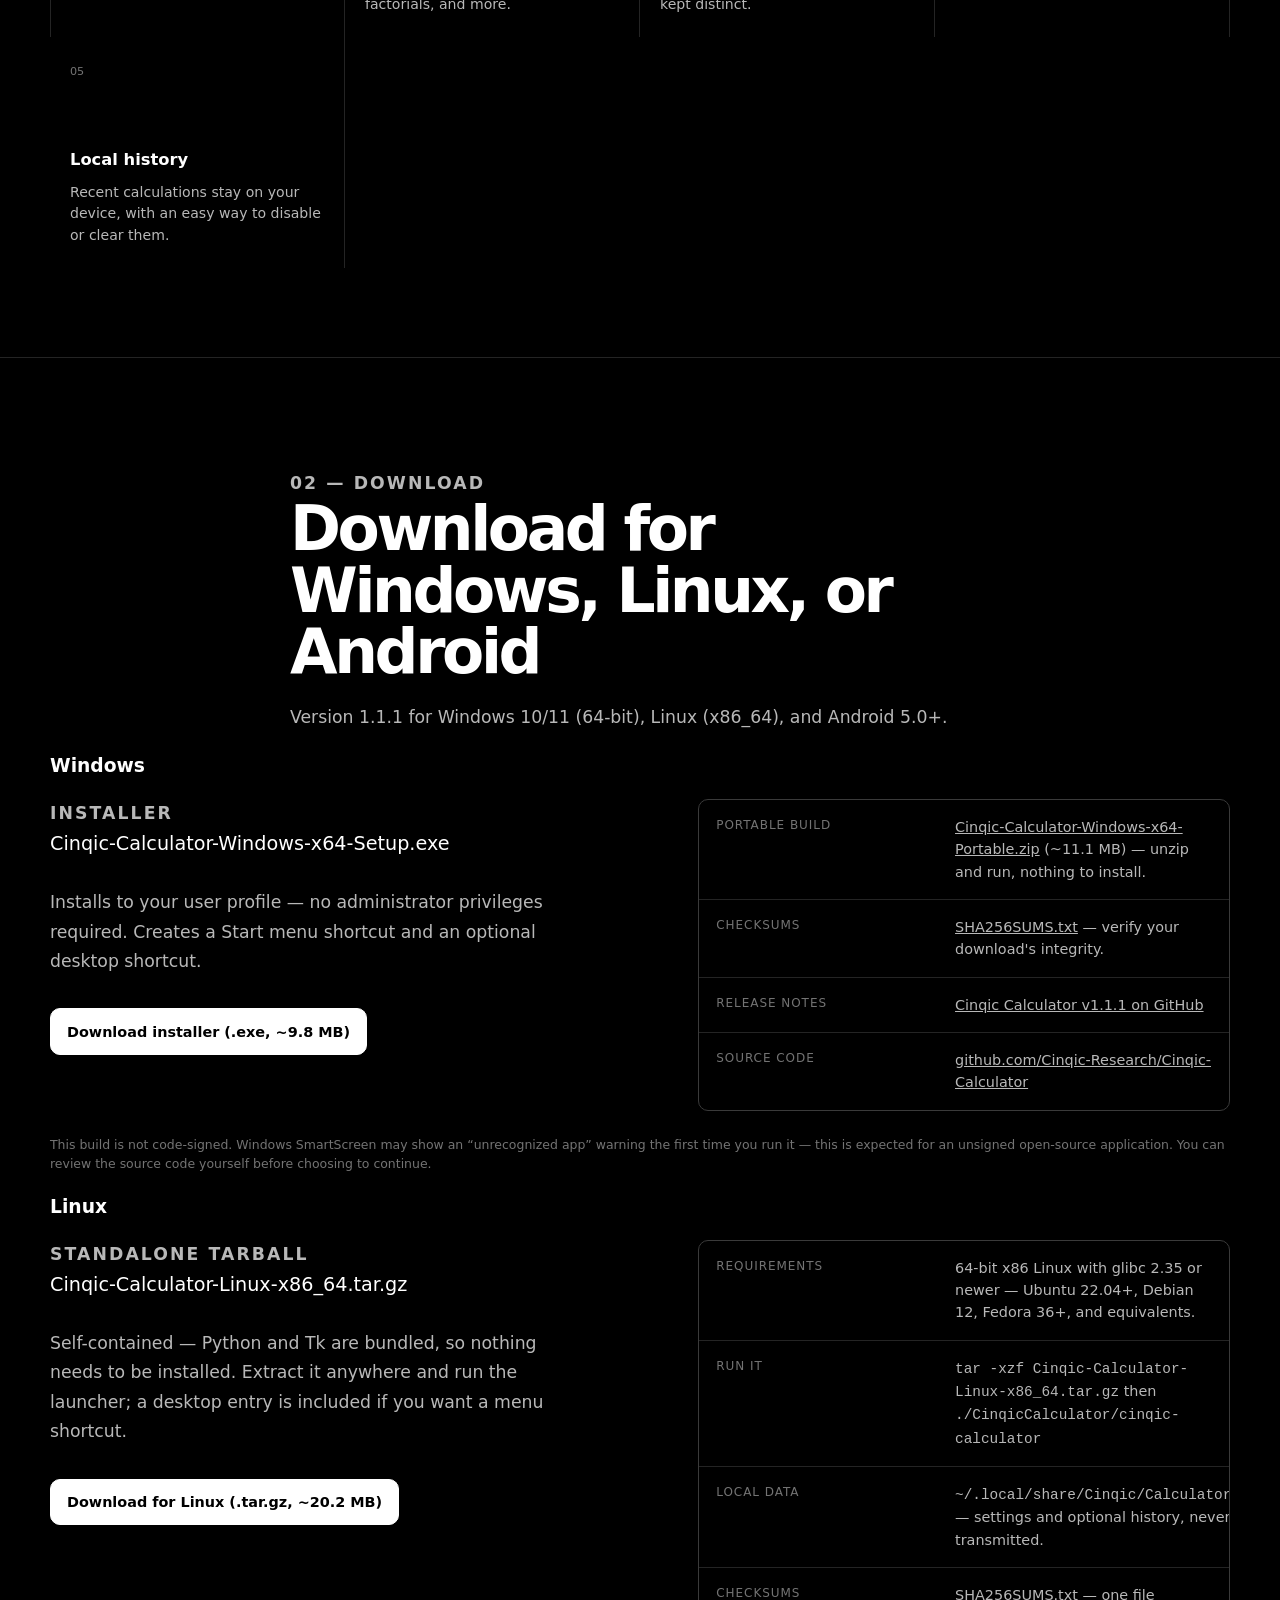
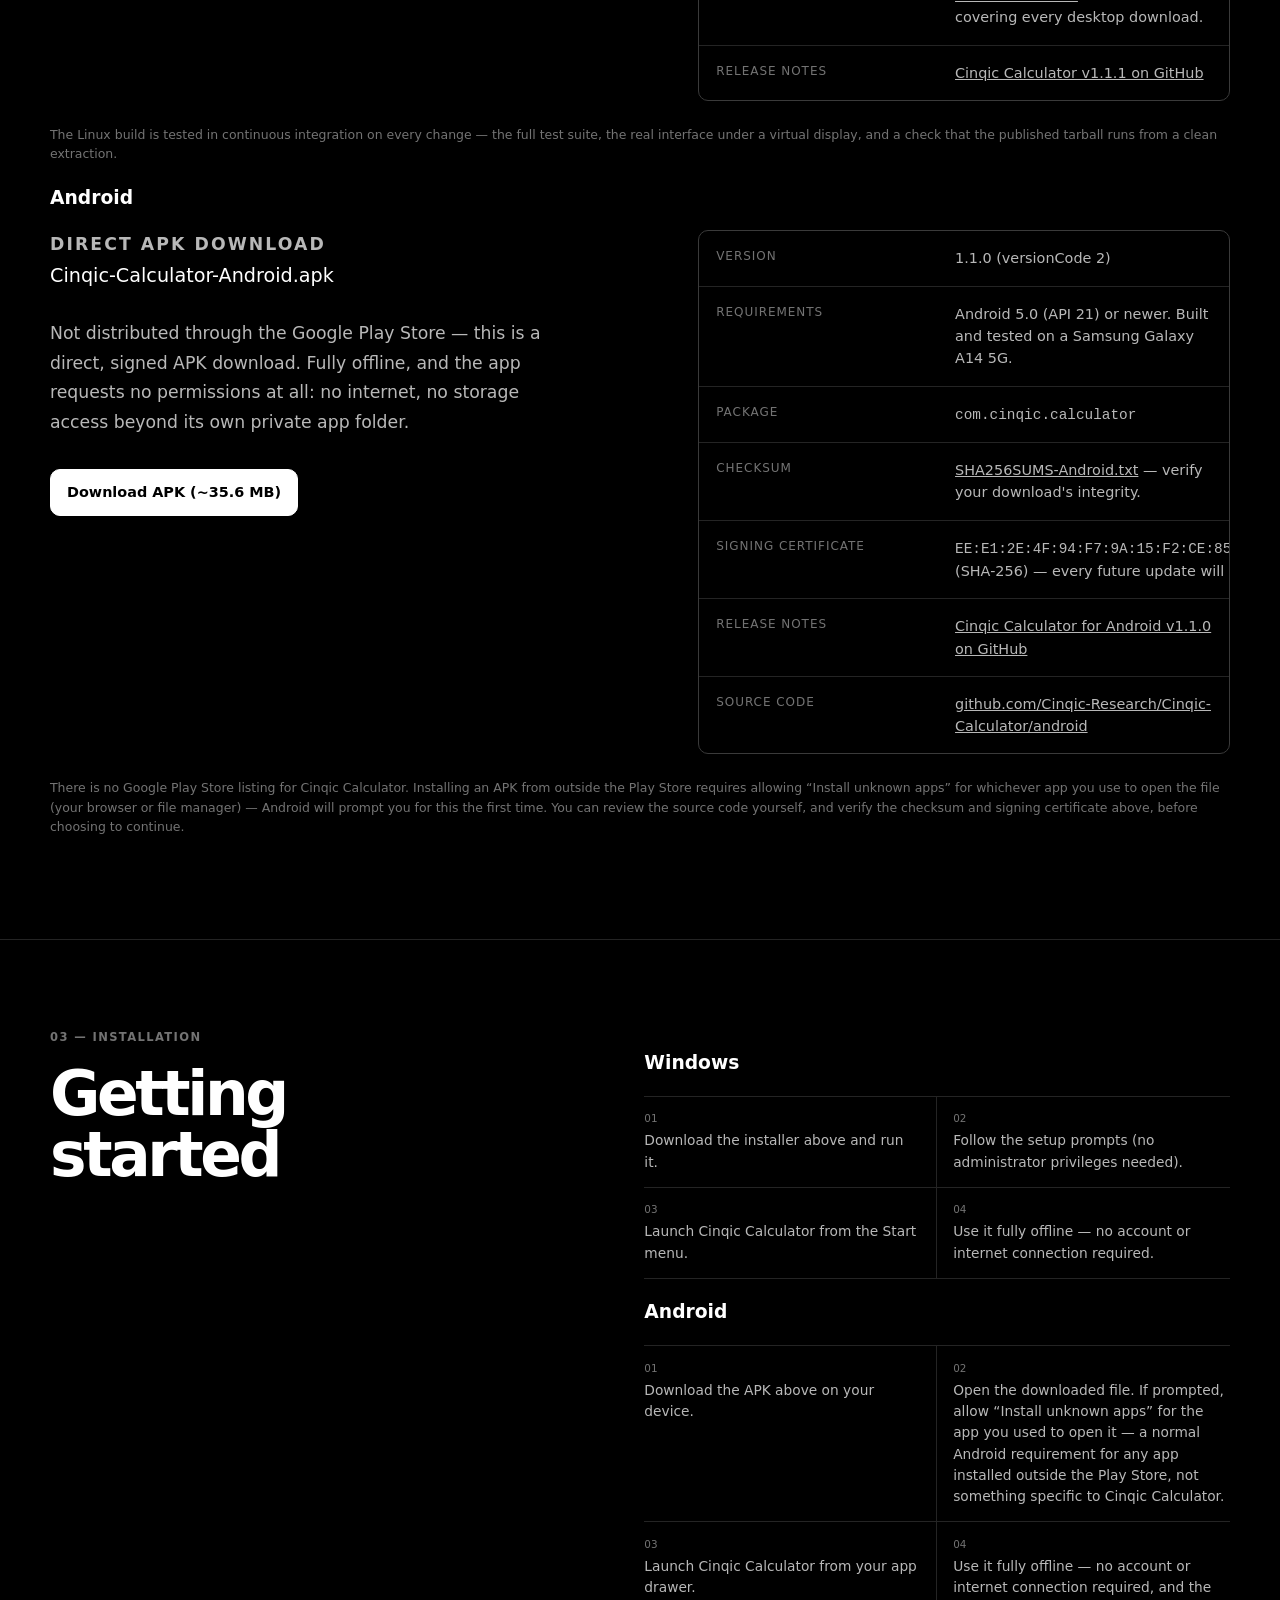
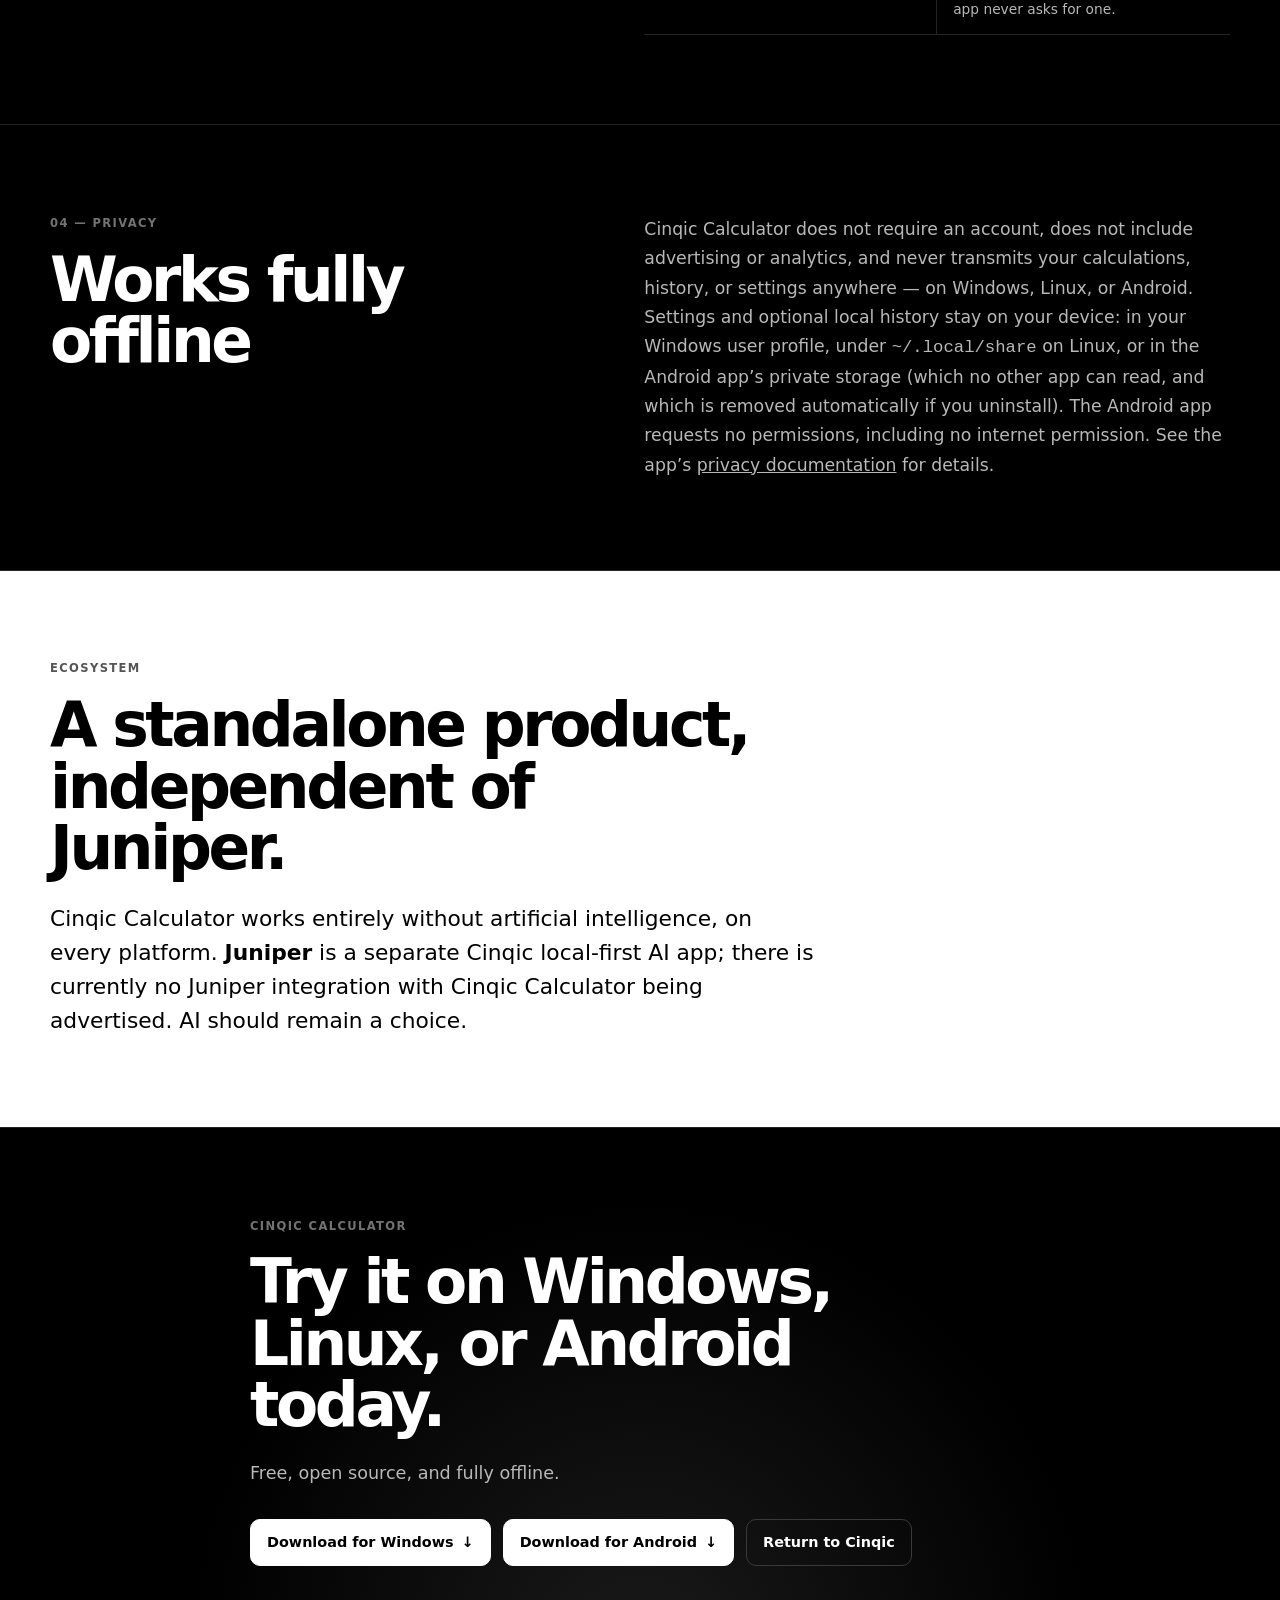
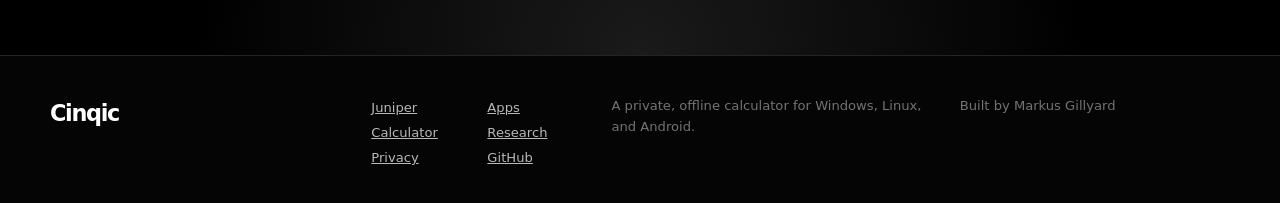
==== commit b40eba97: "Calculator: point downloads and release notes at 1.1.1 Co-Authored-By: Claude Fable 5.1 <noreply@ant" ====
--- a/calculator/index.html
+++ b/calculator/index.html
@@ -45,18 +45,18 @@
           <h1 id="hero-title">Cinqic Calculator</h1>
           <p class="lede">A private, offline-first calculator for Windows, Linux, and Android. See the whole expression and its answer as you type, convert common units, review local calculation history, and use practical financial tools &mdash; without an account, cloud service, or internet connection.</p>
           <div class="button-row">
-            <a class="button primary" href="https://github.com/Cinqic-Research/Cinqic-Calculator/releases/download/v1.1.0/Cinqic-Calculator-Windows-x64-Setup.exe">Download for Windows <span aria-hidden="true">↓</span></a>
-            <a class="button primary" href="https://github.com/Cinqic-Research/Cinqic-Calculator/releases/download/v1.1.0/Cinqic-Calculator-Linux-x86_64.tar.gz">Download for Linux <span aria-hidden="true">↓</span></a>
-            <a class="button primary" href="https://github.com/Cinqic-Research/Cinqic-Calculator/releases/download/android-v1.1.0/Cinqic-Calculator-Android.apk">Download for Android <span aria-hidden="true">↓</span></a>
+            <a class="button primary" href="https://github.com/Cinqic-Research/Cinqic-Calculator/releases/download/v1.1.1/Cinqic-Calculator-Windows-x64-Setup.exe">Download for Windows <span aria-hidden="true">↓</span></a>
+            <a class="button primary" href="https://github.com/Cinqic-Research/Cinqic-Calculator/releases/download/v1.1.1/Cinqic-Calculator-Linux-x86_64.tar.gz">Download for Linux <span aria-hidden="true">↓</span></a>
+            <a class="button primary" href="https://github.com/Cinqic-Research/Cinqic-Calculator/releases/download/android-v1.1.1/Cinqic-Calculator-Android.apk">Download for Android <span aria-hidden="true">↓</span></a>
             <a class="button secondary" href="https://github.com/Cinqic-Research/Cinqic-Calculator">View source</a>
           </div>
-          <p class="hero-status"><span class="status-dot" aria-hidden="true"></span> Windows 10/11 &middot; Linux x86_64 &middot; Android 5.0+ &nbsp;|&nbsp; v1.1.0</p>
+          <p class="hero-status"><span class="status-dot" aria-hidden="true"></span> Windows 10/11 &middot; Linux x86_64 &middot; Android 5.0+ &nbsp;|&nbsp; v1.1.1</p>
         </div>
         <figure class="interface-figure" data-reveal>
           <div class="interface-image-frame">
             <img src="/assets/img/calculator/screenshot.png" width="900" height="720" loading="lazy" decoding="async" alt="Cinqic Calculator showing the expression 125 &times; 24, the value 24 being typed, and a live result of 3000 above a dark keypad with green operator keys.">
           </div>
-          <figcaption>Cinqic Calculator 1.1.0.</figcaption>
+          <figcaption>Cinqic Calculator 1.1.1.</figcaption>
         </figure>
       </div>
     </section>
@@ -82,7 +82,7 @@
       <div class="shell section-heading" data-reveal>
         <p class="section-index">02 &mdash; Download</p>
         <h2 id="download-title">Download for Windows, Linux, or Android</h2>
-        <p>Version 1.1.0 for Windows 10/11 (64-bit), Linux (x86_64), and Android 5.0+.</p>
+        <p>Version 1.1.1 for Windows 10/11 (64-bit), Linux (x86_64), and Android 5.0+.</p>
       </div>
 
       <div class="shell" data-reveal>
@@ -94,13 +94,13 @@
           <p class="section-lede">Cinqic-Calculator-Windows-x64-Setup.exe</p>
           <p>Installs to your user profile &mdash; no administrator privileges required. Creates a Start menu shortcut and an optional desktop shortcut.</p>
           <div class="button-row">
-            <a class="button primary" href="https://github.com/Cinqic-Research/Cinqic-Calculator/releases/download/v1.1.0/Cinqic-Calculator-Windows-x64-Setup.exe">Download installer (.exe, ~9.8 MB)</a>
+            <a class="button primary" href="https://github.com/Cinqic-Research/Cinqic-Calculator/releases/download/v1.1.1/Cinqic-Calculator-Windows-x64-Setup.exe">Download installer (.exe, ~9.8 MB)</a>
           </div>
         </div>
         <dl class="spec-panel" aria-label="Windows download details">
-          <div><dt>Portable build</dt><dd><a href="https://github.com/Cinqic-Research/Cinqic-Calculator/releases/download/v1.1.0/Cinqic-Calculator-Windows-x64-Portable.zip">Cinqic-Calculator-Windows-x64-Portable.zip</a> (~11.1 MB) &mdash; unzip and run, nothing to install.</dd></div>
-          <div><dt>Checksums</dt><dd><a href="https://github.com/Cinqic-Research/Cinqic-Calculator/releases/download/v1.1.0/SHA256SUMS.txt">SHA256SUMS.txt</a> &mdash; verify your download's integrity.</dd></div>
-          <div><dt>Release notes</dt><dd><a href="https://github.com/Cinqic-Research/Cinqic-Calculator/releases/tag/v1.1.0">Cinqic Calculator v1.1.0 on GitHub</a></dd></div>
+          <div><dt>Portable build</dt><dd><a href="https://github.com/Cinqic-Research/Cinqic-Calculator/releases/download/v1.1.1/Cinqic-Calculator-Windows-x64-Portable.zip">Cinqic-Calculator-Windows-x64-Portable.zip</a> (~11.1 MB) &mdash; unzip and run, nothing to install.</dd></div>
+          <div><dt>Checksums</dt><dd><a href="https://github.com/Cinqic-Research/Cinqic-Calculator/releases/download/v1.1.1/SHA256SUMS.txt">SHA256SUMS.txt</a> &mdash; verify your download's integrity.</dd></div>
+          <div><dt>Release notes</dt><dd><a href="https://github.com/Cinqic-Research/Cinqic-Calculator/releases/tag/v1.1.1">Cinqic Calculator v1.1.1 on GitHub</a></dd></div>
           <div><dt>Source code</dt><dd><a href="https://github.com/Cinqic-Research/Cinqic-Calculator">github.com/Cinqic-Research/Cinqic-Calculator</a></dd></div>
         </dl>
       </div>
@@ -117,15 +117,15 @@
           <p class="section-lede">Cinqic-Calculator-Linux-x86_64.tar.gz</p>
           <p>Self-contained &mdash; Python and Tk are bundled, so nothing needs to be installed. Extract it anywhere and run the launcher; a desktop entry is included if you want a menu shortcut.</p>
           <div class="button-row">
-            <a class="button primary" href="https://github.com/Cinqic-Research/Cinqic-Calculator/releases/download/v1.1.0/Cinqic-Calculator-Linux-x86_64.tar.gz">Download for Linux (.tar.gz, ~20.2 MB)</a>
+            <a class="button primary" href="https://github.com/Cinqic-Research/Cinqic-Calculator/releases/download/v1.1.1/Cinqic-Calculator-Linux-x86_64.tar.gz">Download for Linux (.tar.gz, ~20.2 MB)</a>
           </div>
         </div>
         <dl class="spec-panel" aria-label="Linux download details">
           <div><dt>Requirements</dt><dd>64-bit x86 Linux with glibc 2.35 or newer &mdash; Ubuntu 22.04+, Debian 12, Fedora 36+, and equivalents.</dd></div>
           <div><dt>Run it</dt><dd><code>tar -xzf Cinqic-Calculator-Linux-x86_64.tar.gz</code> then <code>./CinqicCalculator/cinqic-calculator</code></dd></div>
           <div><dt>Local data</dt><dd><code>~/.local/share/Cinqic/Calculator/</code> &mdash; settings and optional history, never transmitted.</dd></div>
-          <div><dt>Checksums</dt><dd><a href="https://github.com/Cinqic-Research/Cinqic-Calculator/releases/download/v1.1.0/SHA256SUMS.txt">SHA256SUMS.txt</a> &mdash; one file covering every desktop download.</dd></div>
-          <div><dt>Release notes</dt><dd><a href="https://github.com/Cinqic-Research/Cinqic-Calculator/releases/tag/v1.1.0">Cinqic Calculator v1.1.0 on GitHub</a></dd></div>
+          <div><dt>Checksums</dt><dd><a href="https://github.com/Cinqic-Research/Cinqic-Calculator/releases/download/v1.1.1/SHA256SUMS.txt">SHA256SUMS.txt</a> &mdash; one file covering every desktop download.</dd></div>
+          <div><dt>Release notes</dt><dd><a href="https://github.com/Cinqic-Research/Cinqic-Calculator/releases/tag/v1.1.1">Cinqic Calculator v1.1.1 on GitHub</a></dd></div>
         </dl>
       </div>
       <div class="shell" data-reveal>
@@ -141,16 +141,16 @@
           <p class="section-lede">Cinqic-Calculator-Android.apk</p>
           <p>Not distributed through the Google Play Store &mdash; this is a direct, signed APK download. Fully offline, and the app requests no permissions at all: no internet, no storage access beyond its own private app folder.</p>
           <div class="button-row">
-            <a class="button primary" href="https://github.com/Cinqic-Research/Cinqic-Calculator/releases/download/android-v1.1.0/Cinqic-Calculator-Android.apk">Download APK (~35.6 MB)</a>
+            <a class="button primary" href="https://github.com/Cinqic-Research/Cinqic-Calculator/releases/download/android-v1.1.1/Cinqic-Calculator-Android.apk">Download APK (~35.6 MB)</a>
           </div>
         </div>
         <dl class="spec-panel" aria-label="Android download details">
           <div><dt>Version</dt><dd>1.1.0 (versionCode 2)</dd></div>
           <div><dt>Requirements</dt><dd>Android 5.0 (API 21) or newer. Built and tested on a Samsung Galaxy A14 5G.</dd></div>
           <div><dt>Package</dt><dd><code>com.cinqic.calculator</code></dd></div>
-          <div><dt>Checksum</dt><dd><a href="https://github.com/Cinqic-Research/Cinqic-Calculator/releases/download/android-v1.1.0/SHA256SUMS-Android.txt">SHA256SUMS-Android.txt</a> &mdash; verify your download's integrity.</dd></div>
+          <div><dt>Checksum</dt><dd><a href="https://github.com/Cinqic-Research/Cinqic-Calculator/releases/download/android-v1.1.1/SHA256SUMS-Android.txt">SHA256SUMS-Android.txt</a> &mdash; verify your download's integrity.</dd></div>
           <div><dt>Signing certificate</dt><dd><code>EE:E1:2E:4F:94:F7:9A:15:F2:CE:85:EC:75:27:29:E6:34:97:C5:25:10:28:62:26:83:50:60:74:EB:A6:FF:D0</code> (SHA-256) &mdash; every future update will be signed with this same certificate.</dd></div>
-          <div><dt>Release notes</dt><dd><a href="https://github.com/Cinqic-Research/Cinqic-Calculator/releases/tag/android-v1.1.0">Cinqic Calculator for Android v1.1.0 on GitHub</a></dd></div>
+          <div><dt>Release notes</dt><dd><a href="https://github.com/Cinqic-Research/Cinqic-Calculator/releases/tag/android-v1.1.1">Cinqic Calculator for Android v1.1.0 on GitHub</a></dd></div>
           <div><dt>Source code</dt><dd><a href="https://github.com/Cinqic-Research/Cinqic-Calculator/tree/main/android">github.com/Cinqic-Research/Cinqic-Calculator/android</a></dd></div>
         </dl>
       </div>
@@ -204,8 +204,8 @@
         <h2 id="closing-title">Try it on Windows, Linux, or Android today.</h2>
         <p>Free, open source, and fully offline.</p>
         <div class="button-row">
-          <a class="button primary" href="https://github.com/Cinqic-Research/Cinqic-Calculator/releases/download/v1.1.0/Cinqic-Calculator-Windows-x64-Setup.exe">Download for Windows <span aria-hidden="true">↓</span></a>
-          <a class="button primary" href="https://github.com/Cinqic-Research/Cinqic-Calculator/releases/download/android-v1.1.0/Cinqic-Calculator-Android.apk">Download for Android <span aria-hidden="true">↓</span></a>
+          <a class="button primary" href="https://github.com/Cinqic-Research/Cinqic-Calculator/releases/download/v1.1.1/Cinqic-Calculator-Windows-x64-Setup.exe">Download for Windows <span aria-hidden="true">↓</span></a>
+          <a class="button primary" href="https://github.com/Cinqic-Research/Cinqic-Calculator/releases/download/android-v1.1.1/Cinqic-Calculator-Android.apk">Download for Android <span aria-hidden="true">↓</span></a>
           <a class="button secondary" href="/">Return to Cinqic</a>
         </div>
       </div>
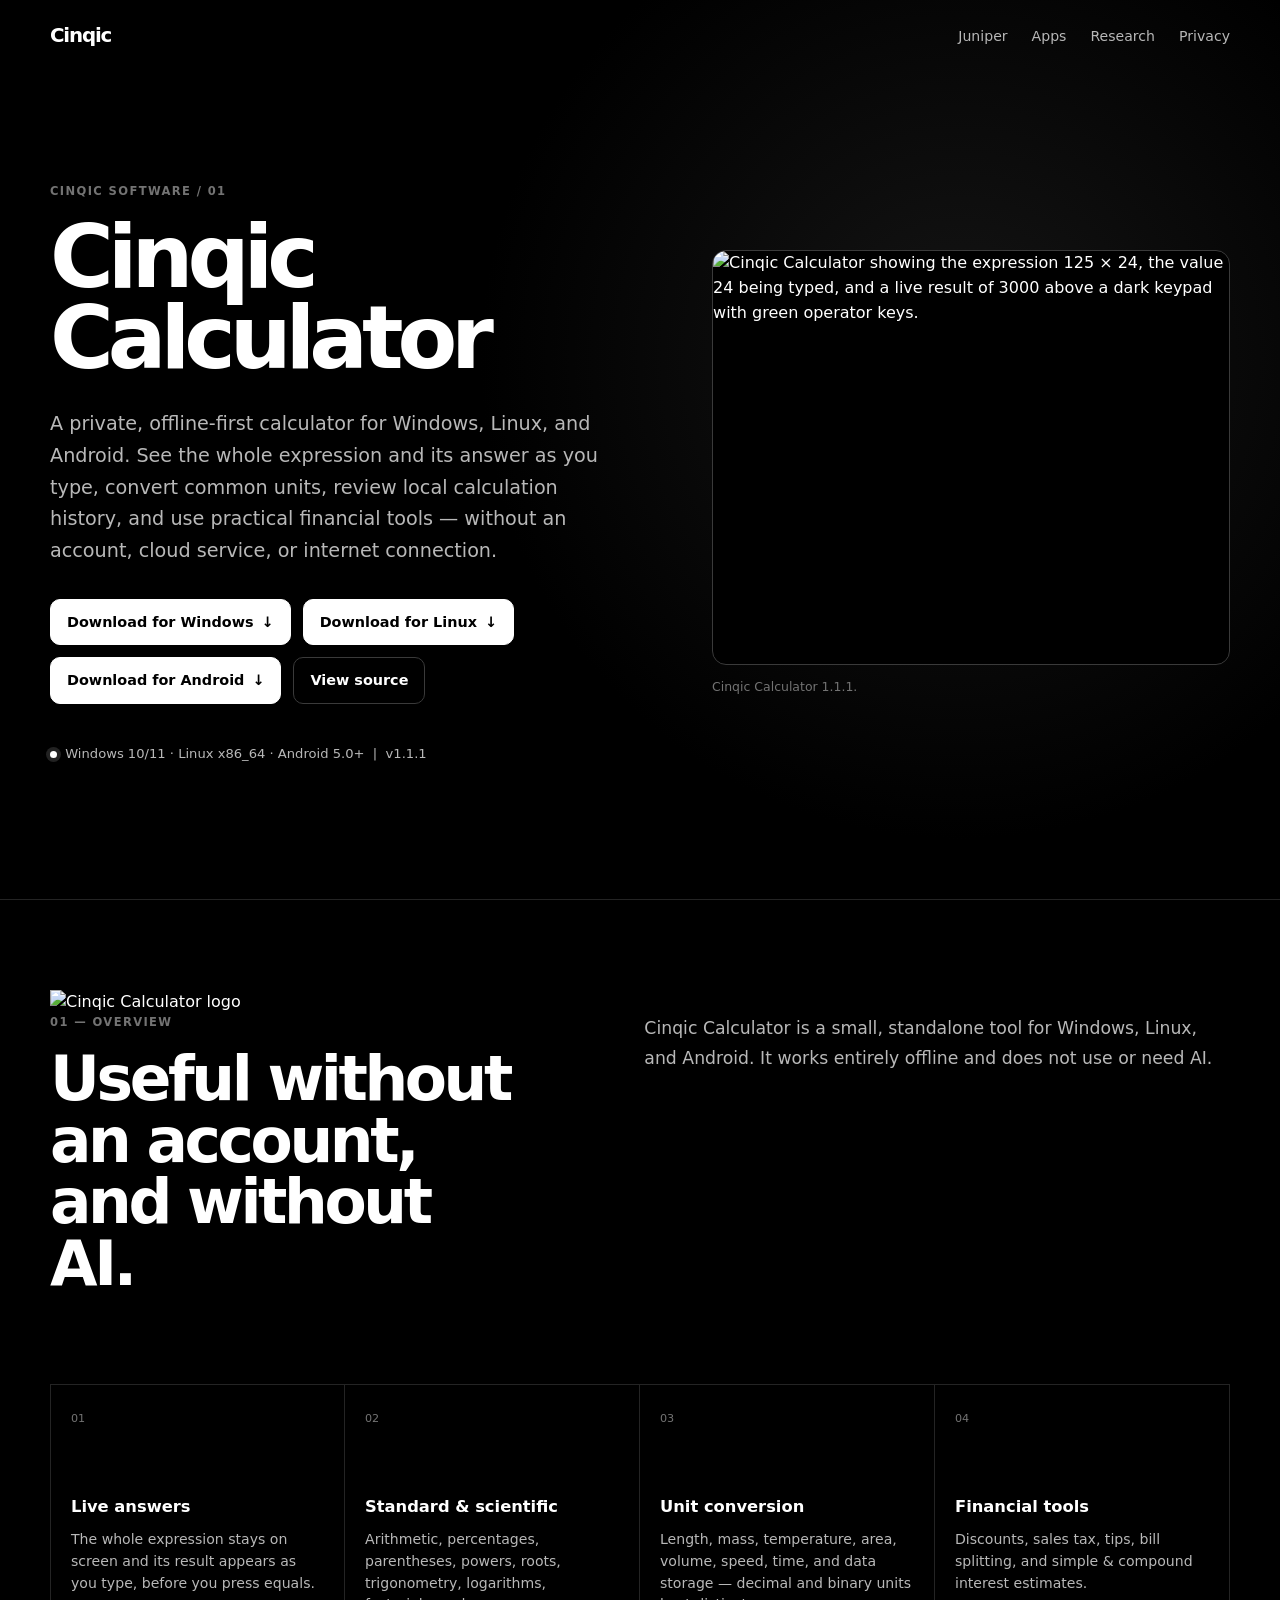
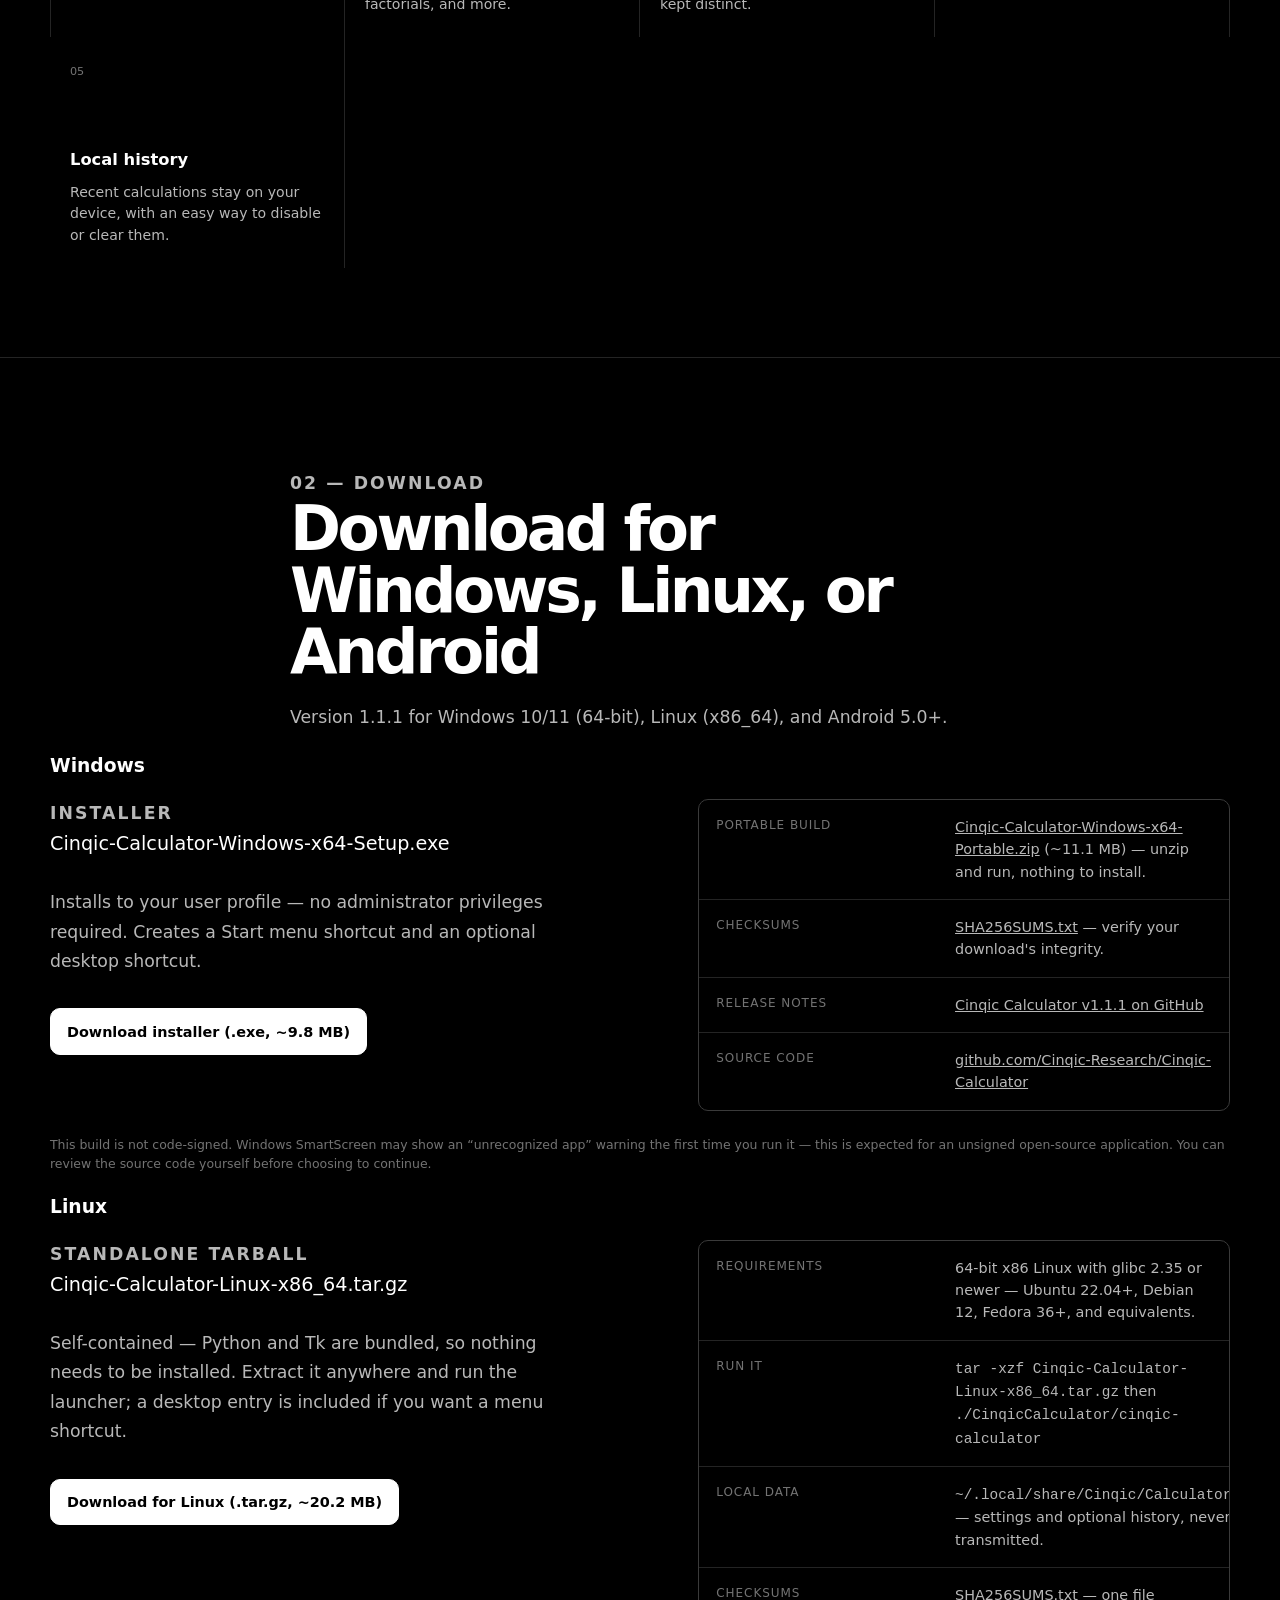
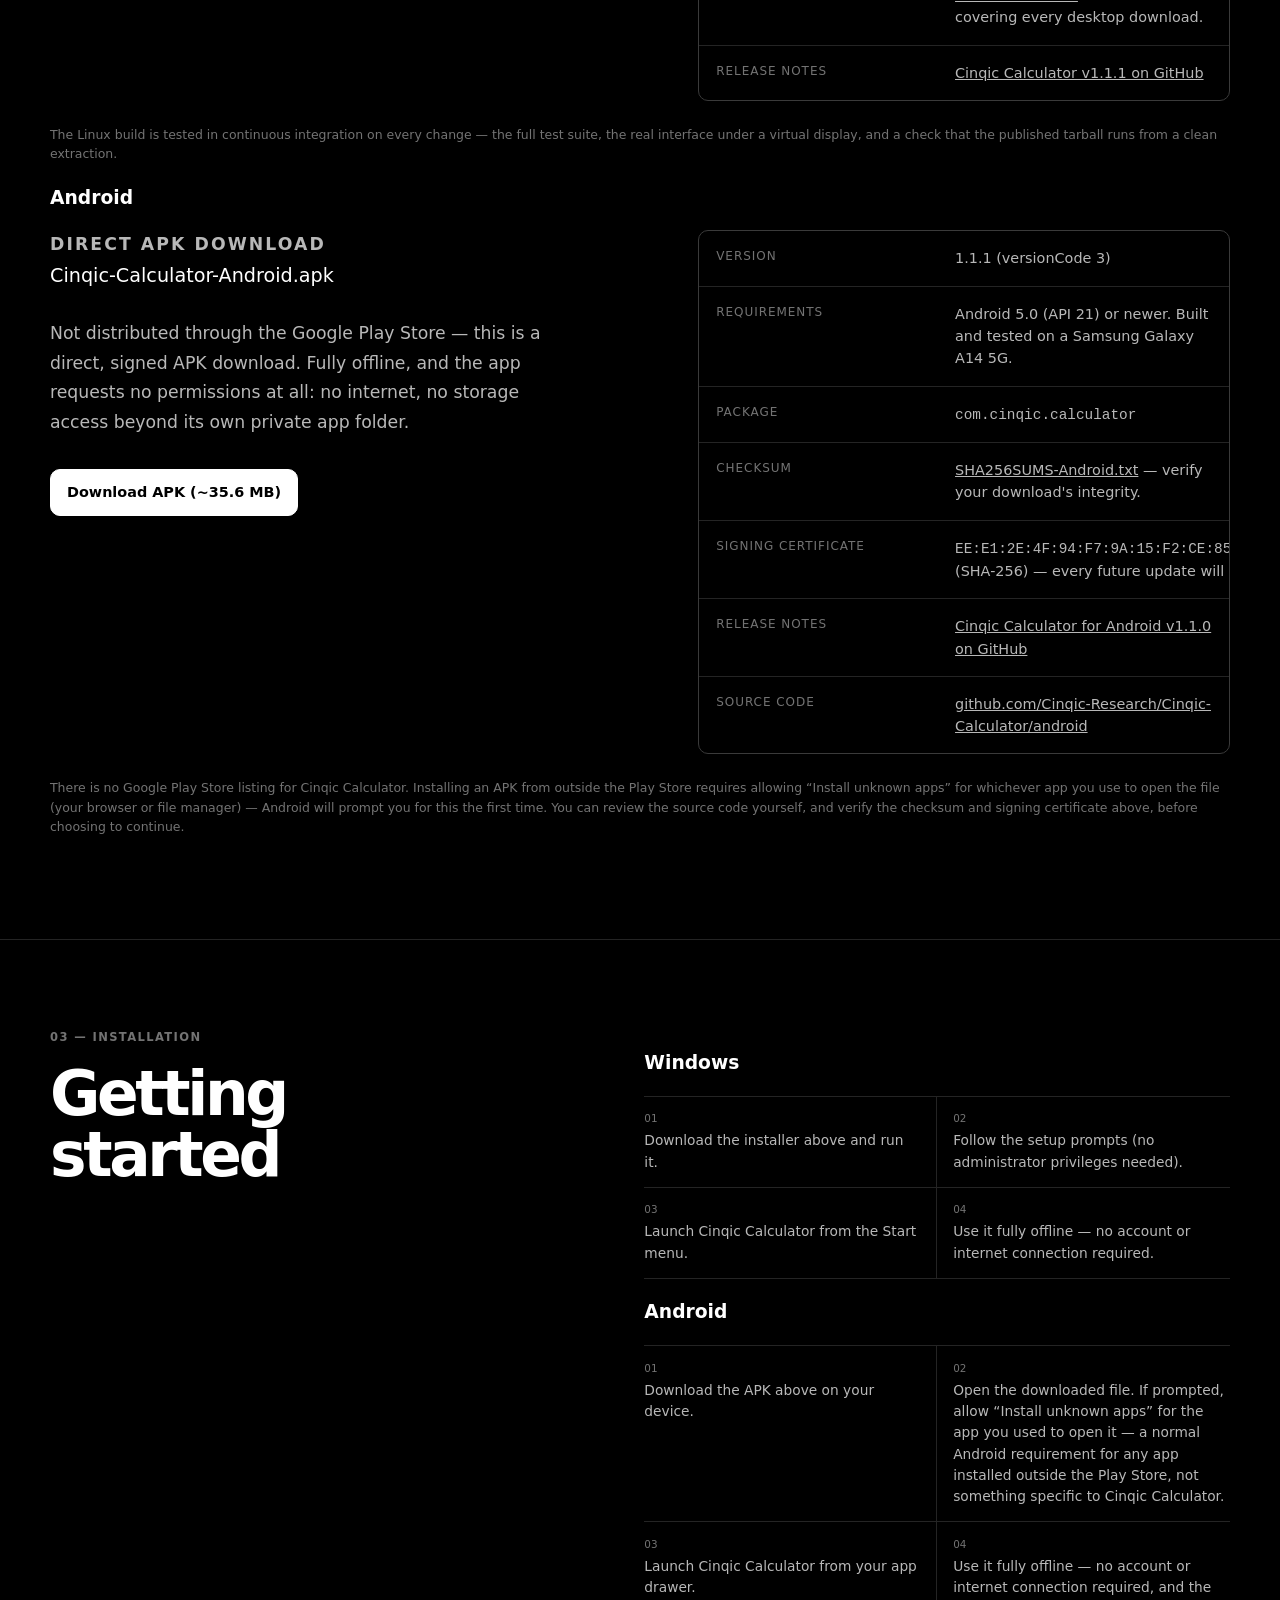
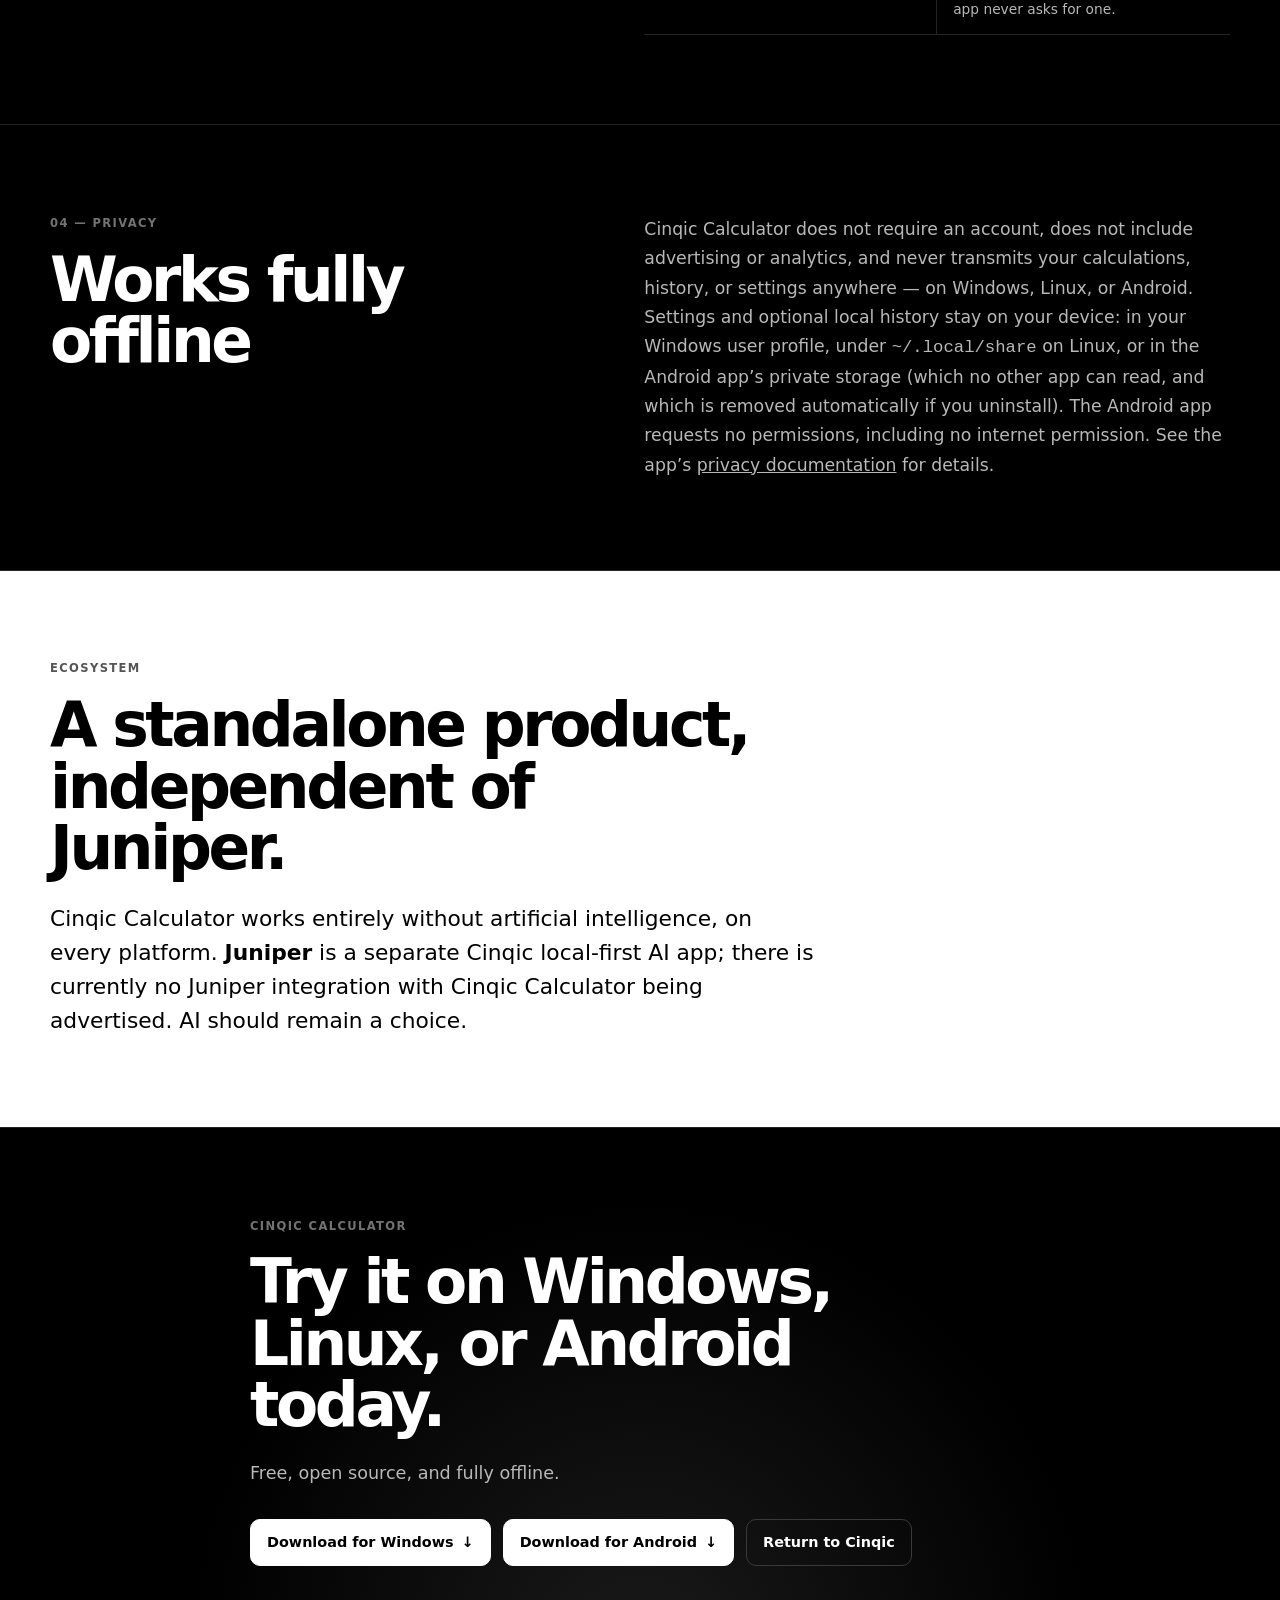
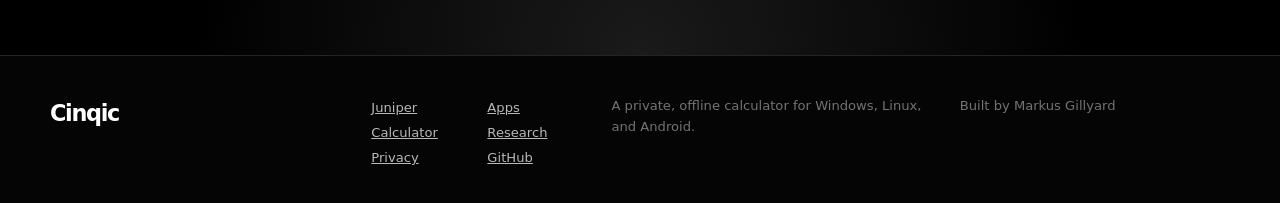
==== commit 7667ec24: "Calculator page: Android version row 1.1.1 (versionCode 3) Co-Authored-By: Claude Fable 5.1 <noreply" ====
--- a/calculator/index.html
+++ b/calculator/index.html
@@ -145,7 +145,7 @@
           </div>
         </div>
         <dl class="spec-panel" aria-label="Android download details">
-          <div><dt>Version</dt><dd>1.1.0 (versionCode 2)</dd></div>
+          <div><dt>Version</dt><dd>1.1.1 (versionCode 3)</dd></div>
           <div><dt>Requirements</dt><dd>Android 5.0 (API 21) or newer. Built and tested on a Samsung Galaxy A14 5G.</dd></div>
           <div><dt>Package</dt><dd><code>com.cinqic.calculator</code></dd></div>
           <div><dt>Checksum</dt><dd><a href="https://github.com/Cinqic-Research/Cinqic-Calculator/releases/download/android-v1.1.1/SHA256SUMS-Android.txt">SHA256SUMS-Android.txt</a> &mdash; verify your download's integrity.</dd></div>
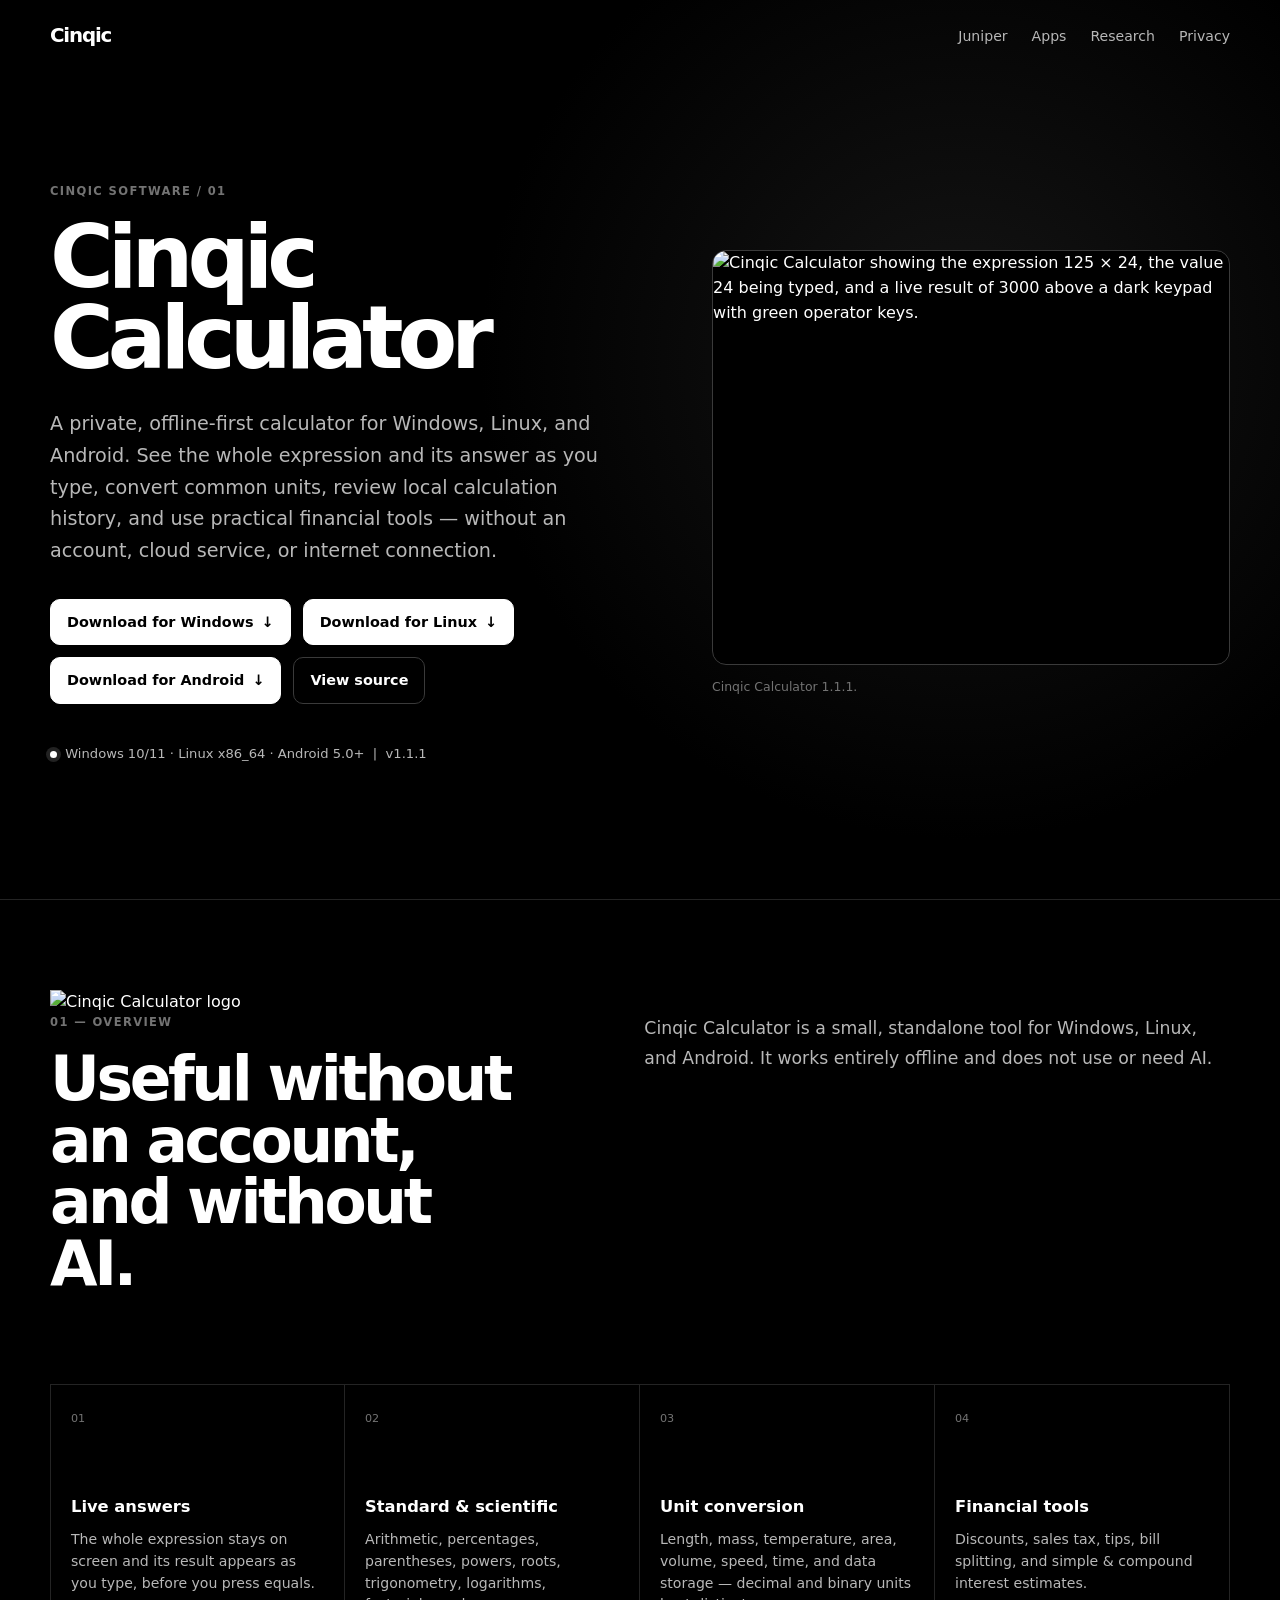
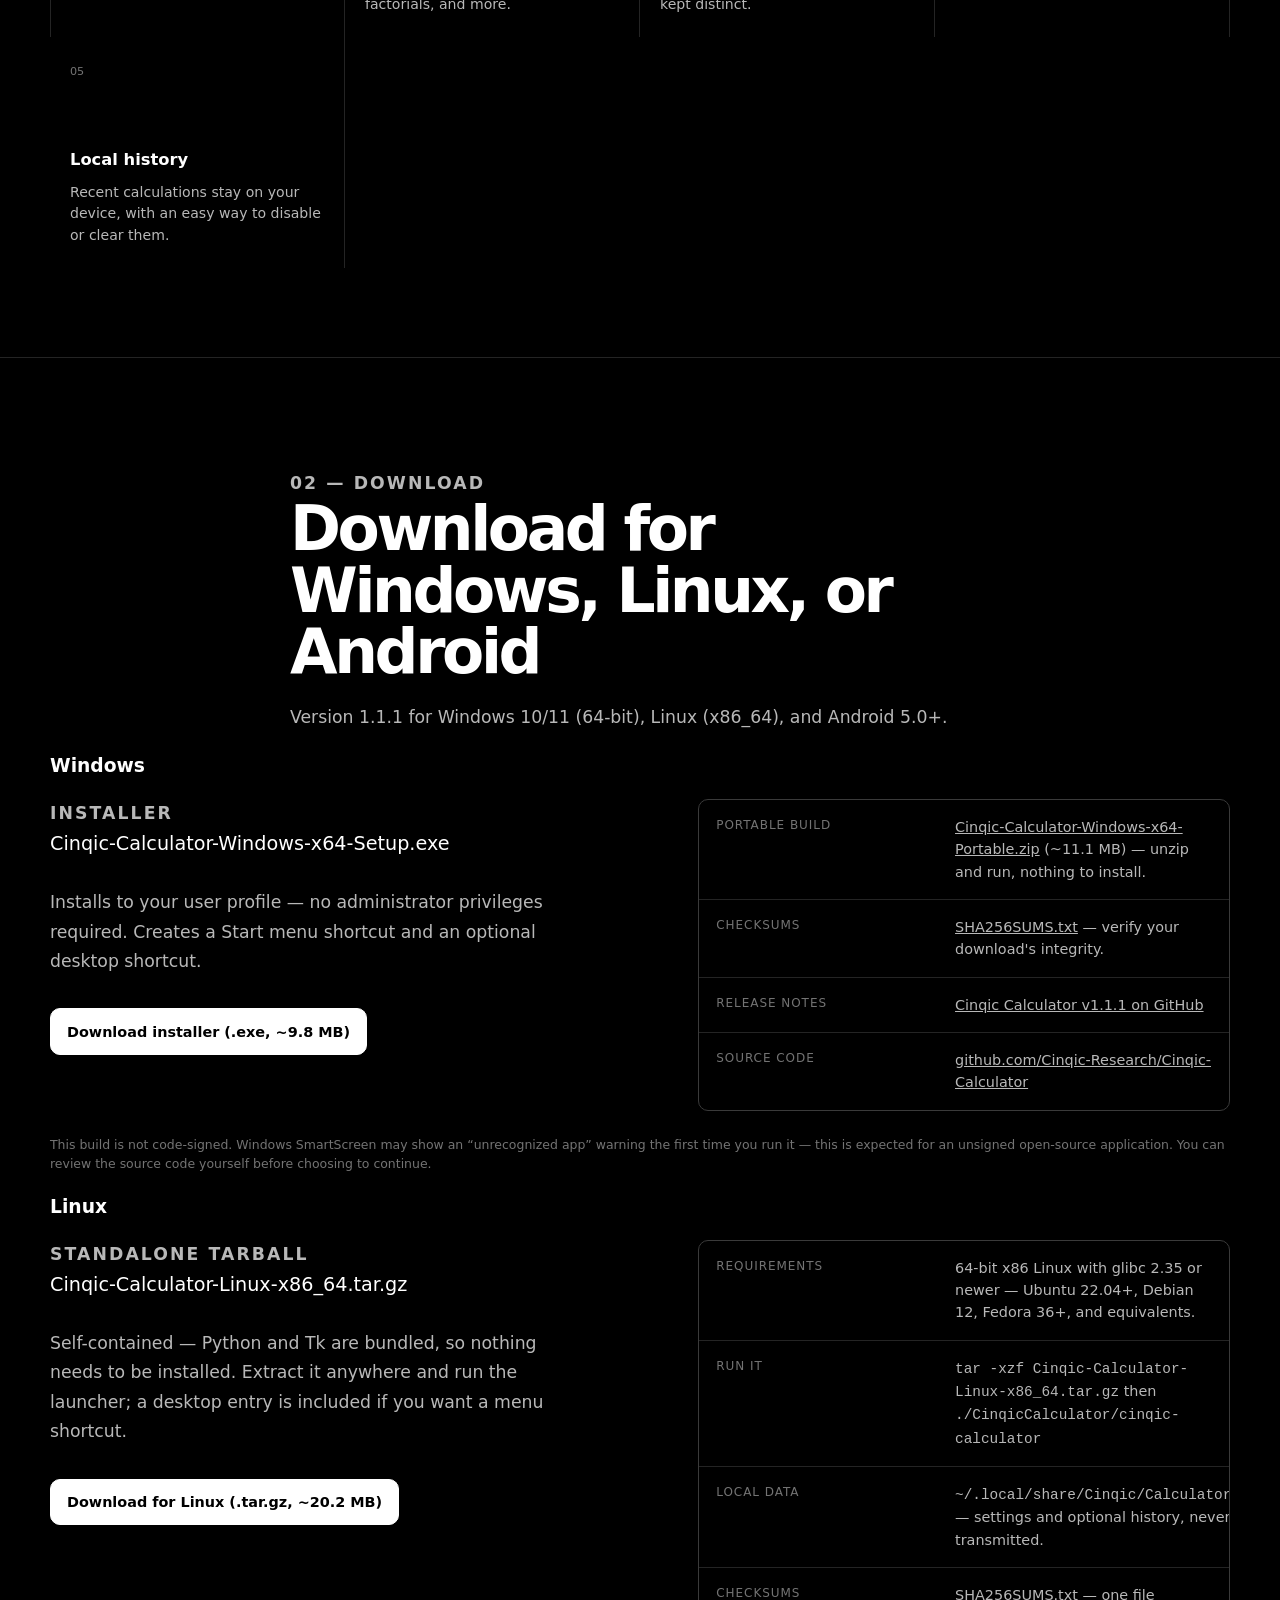
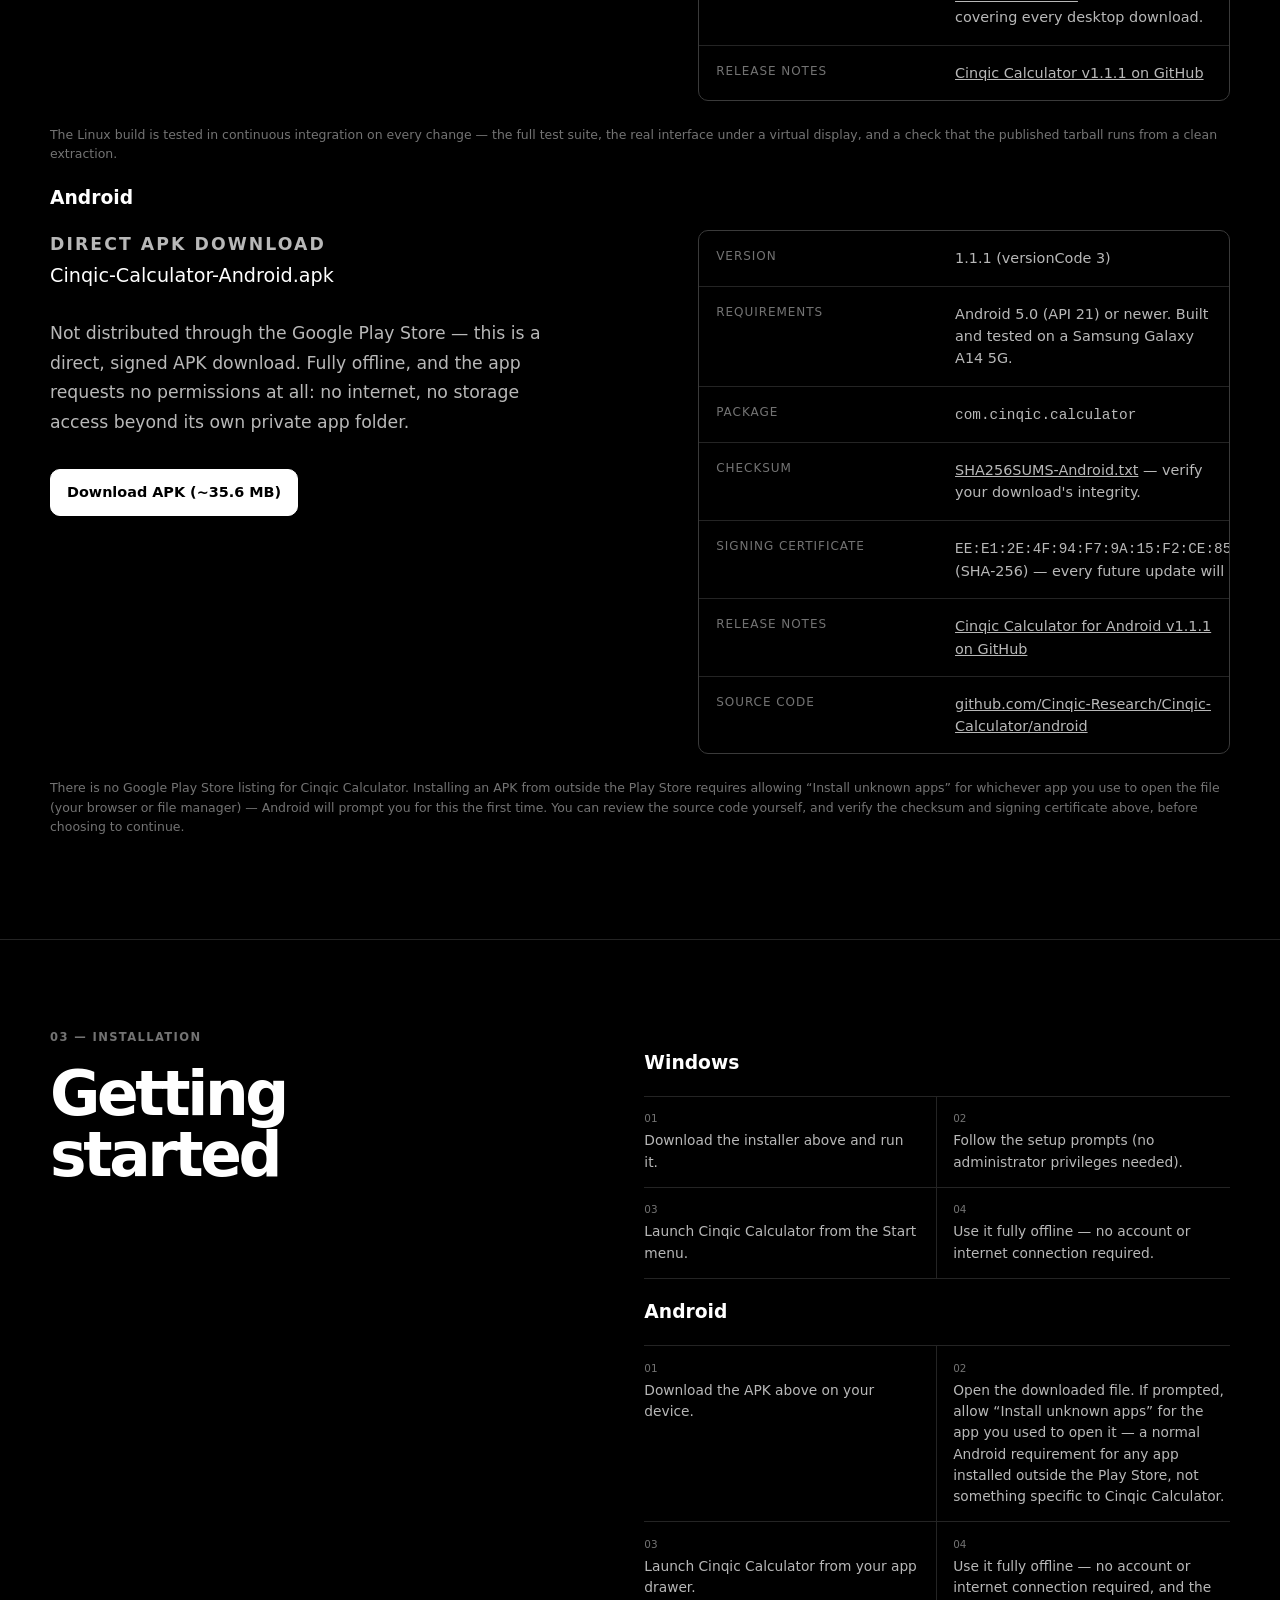
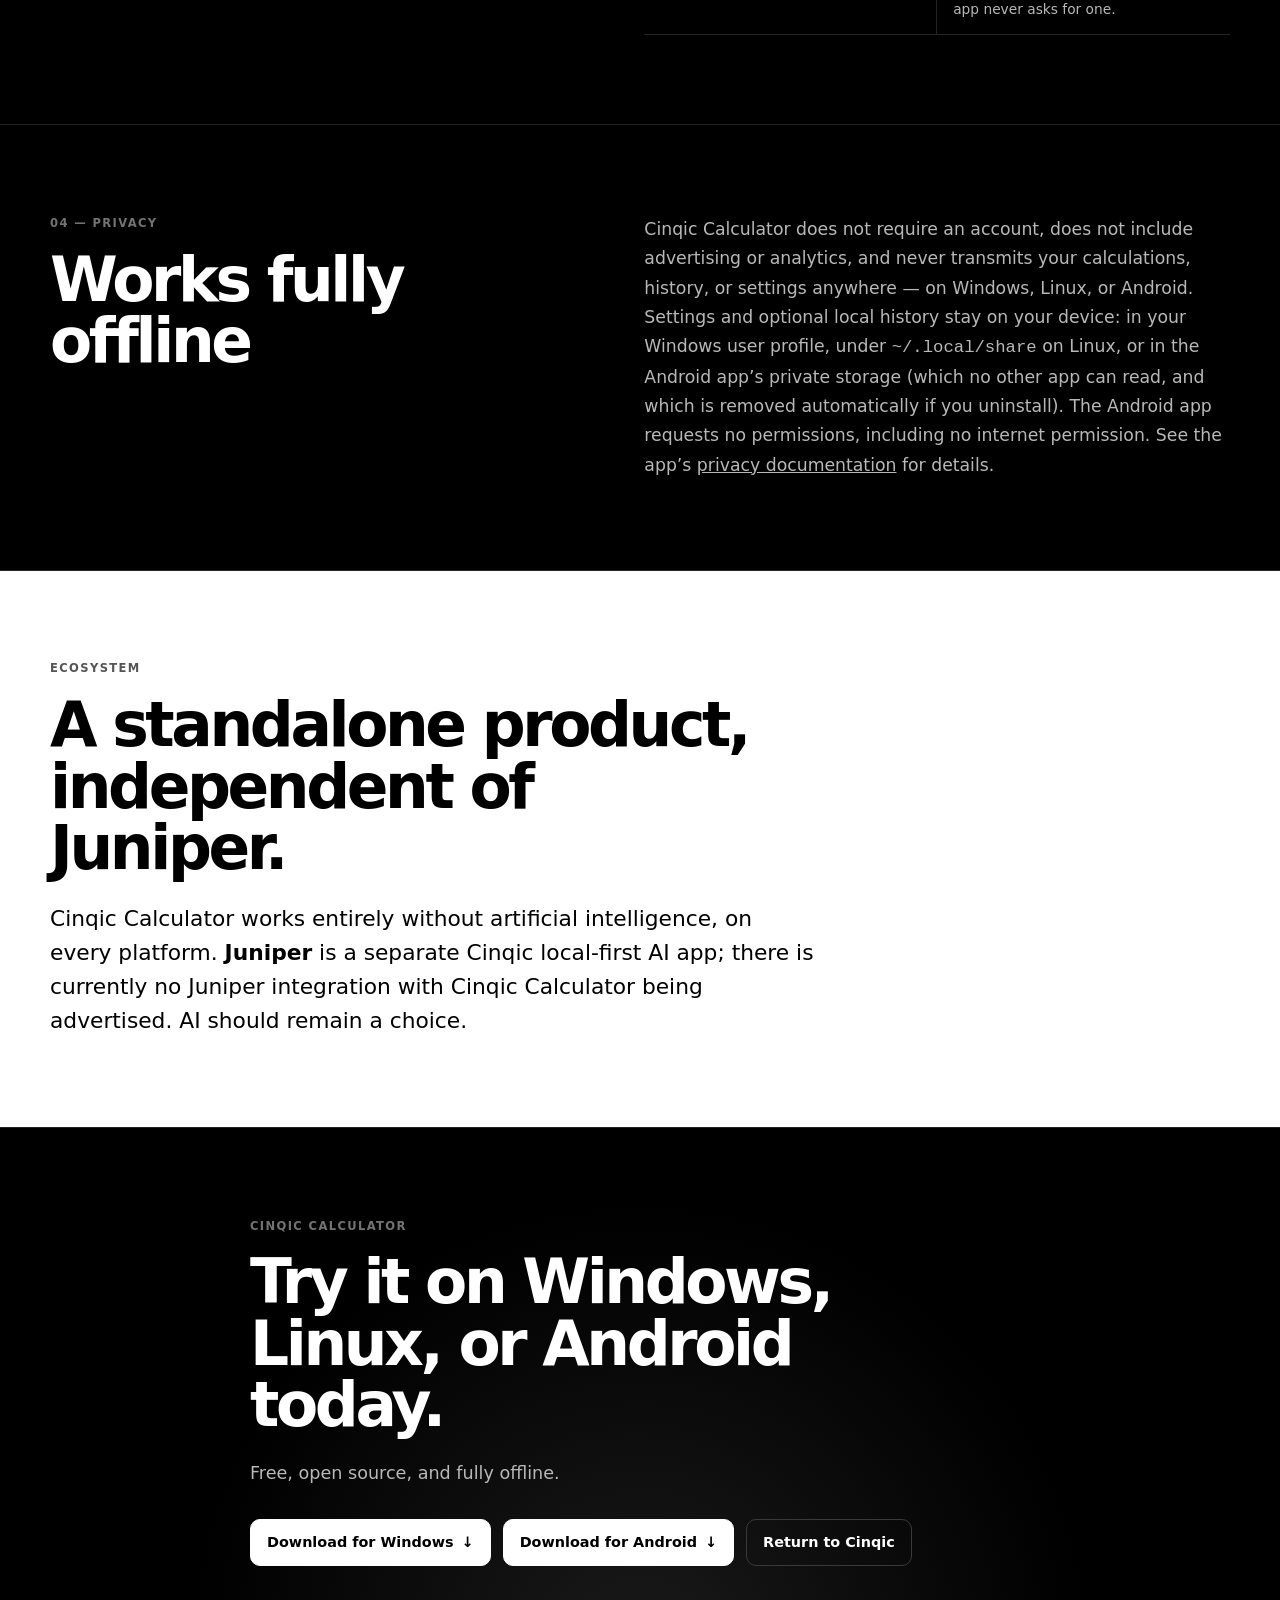
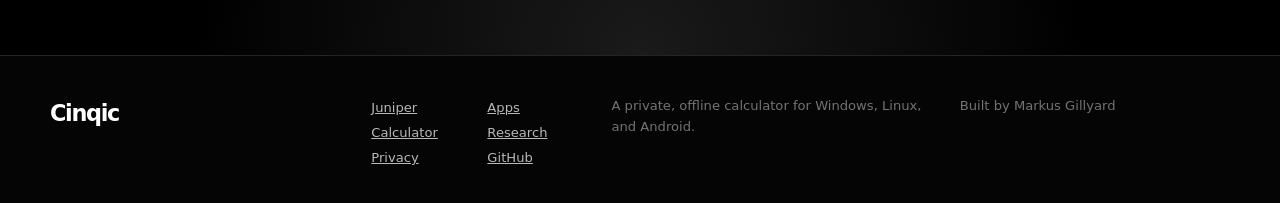
==== commit cc2e2341: "Calculator page: Android release-notes label 1.1.1 Co-Authored-By: Claude Fable 5.1 <noreply@anthrop" ====
--- a/calculator/index.html
+++ b/calculator/index.html
@@ -150,7 +150,7 @@
           <div><dt>Package</dt><dd><code>com.cinqic.calculator</code></dd></div>
           <div><dt>Checksum</dt><dd><a href="https://github.com/Cinqic-Research/Cinqic-Calculator/releases/download/android-v1.1.1/SHA256SUMS-Android.txt">SHA256SUMS-Android.txt</a> &mdash; verify your download's integrity.</dd></div>
           <div><dt>Signing certificate</dt><dd><code>EE:E1:2E:4F:94:F7:9A:15:F2:CE:85:EC:75:27:29:E6:34:97:C5:25:10:28:62:26:83:50:60:74:EB:A6:FF:D0</code> (SHA-256) &mdash; every future update will be signed with this same certificate.</dd></div>
-          <div><dt>Release notes</dt><dd><a href="https://github.com/Cinqic-Research/Cinqic-Calculator/releases/tag/android-v1.1.1">Cinqic Calculator for Android v1.1.0 on GitHub</a></dd></div>
+          <div><dt>Release notes</dt><dd><a href="https://github.com/Cinqic-Research/Cinqic-Calculator/releases/tag/android-v1.1.1">Cinqic Calculator for Android v1.1.1 on GitHub</a></dd></div>
           <div><dt>Source code</dt><dd><a href="https://github.com/Cinqic-Research/Cinqic-Calculator/tree/main/android">github.com/Cinqic-Research/Cinqic-Calculator/android</a></dd></div>
         </dl>
       </div>
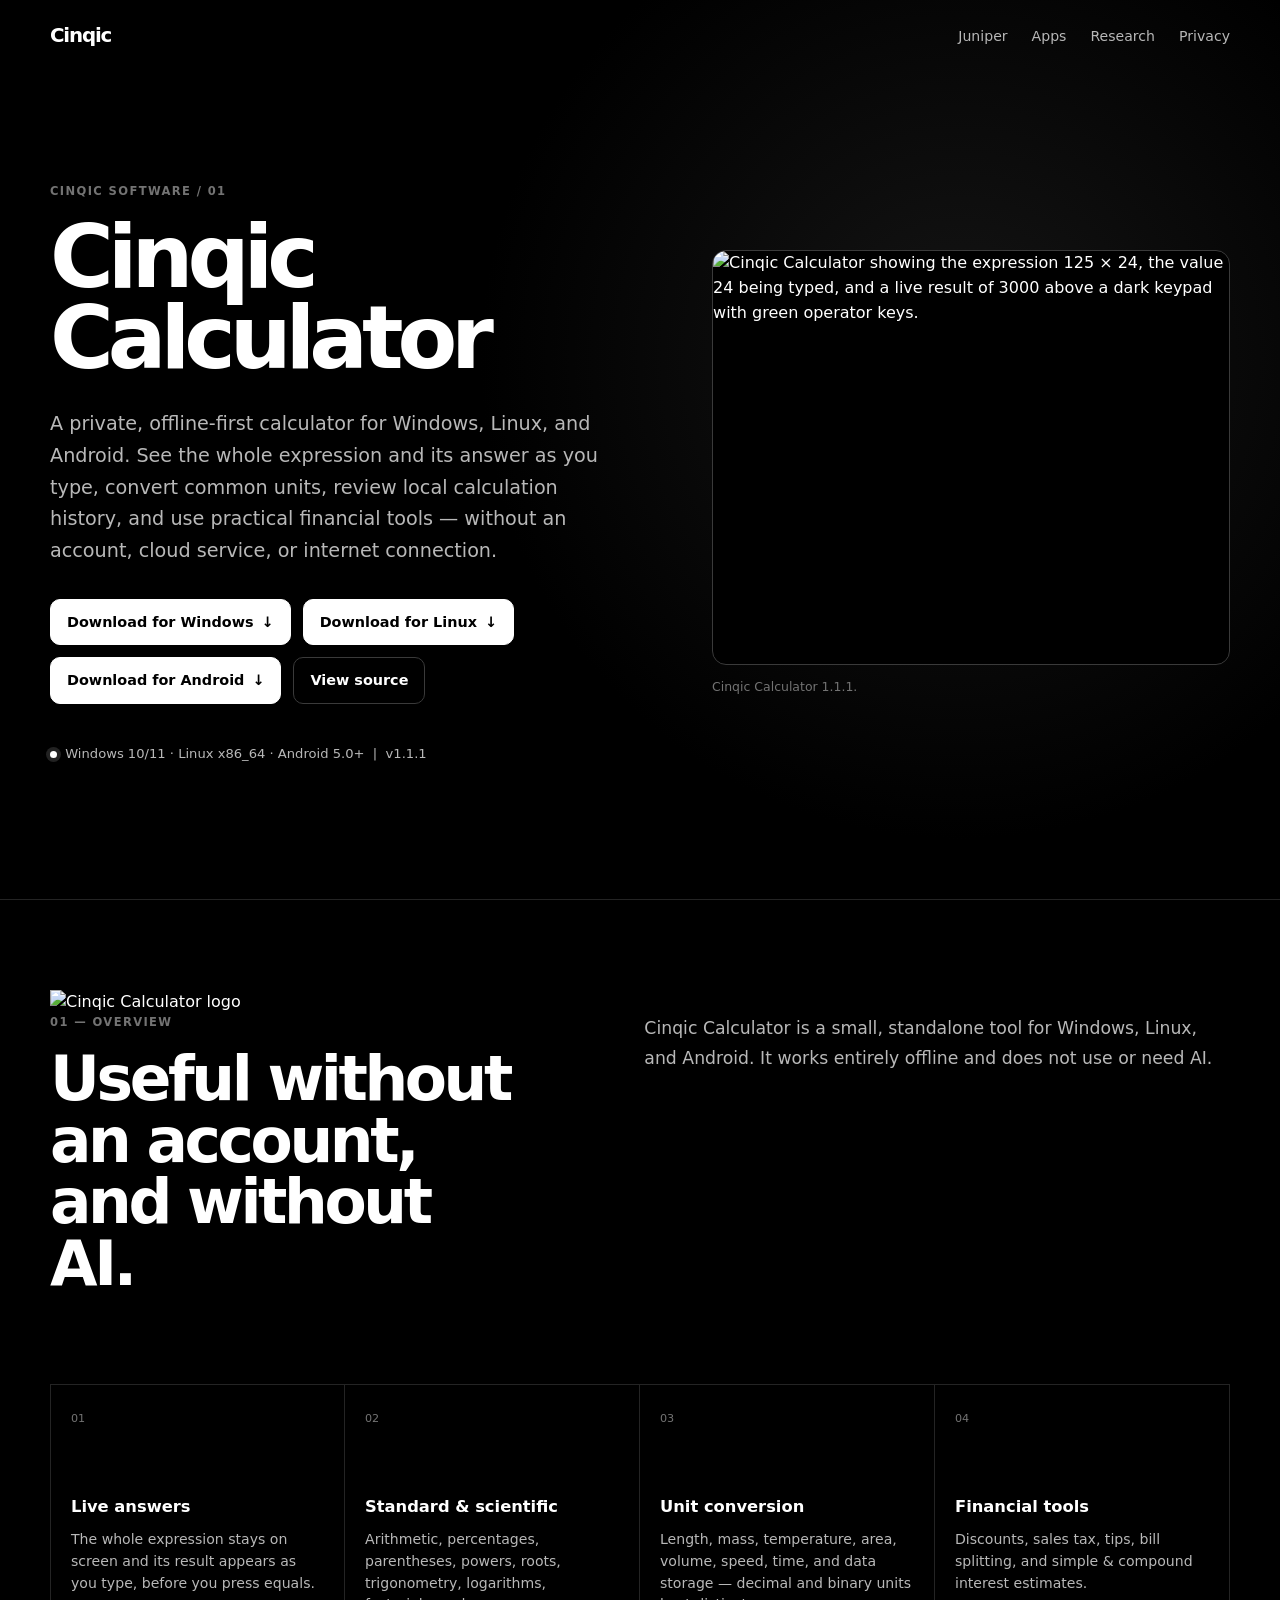
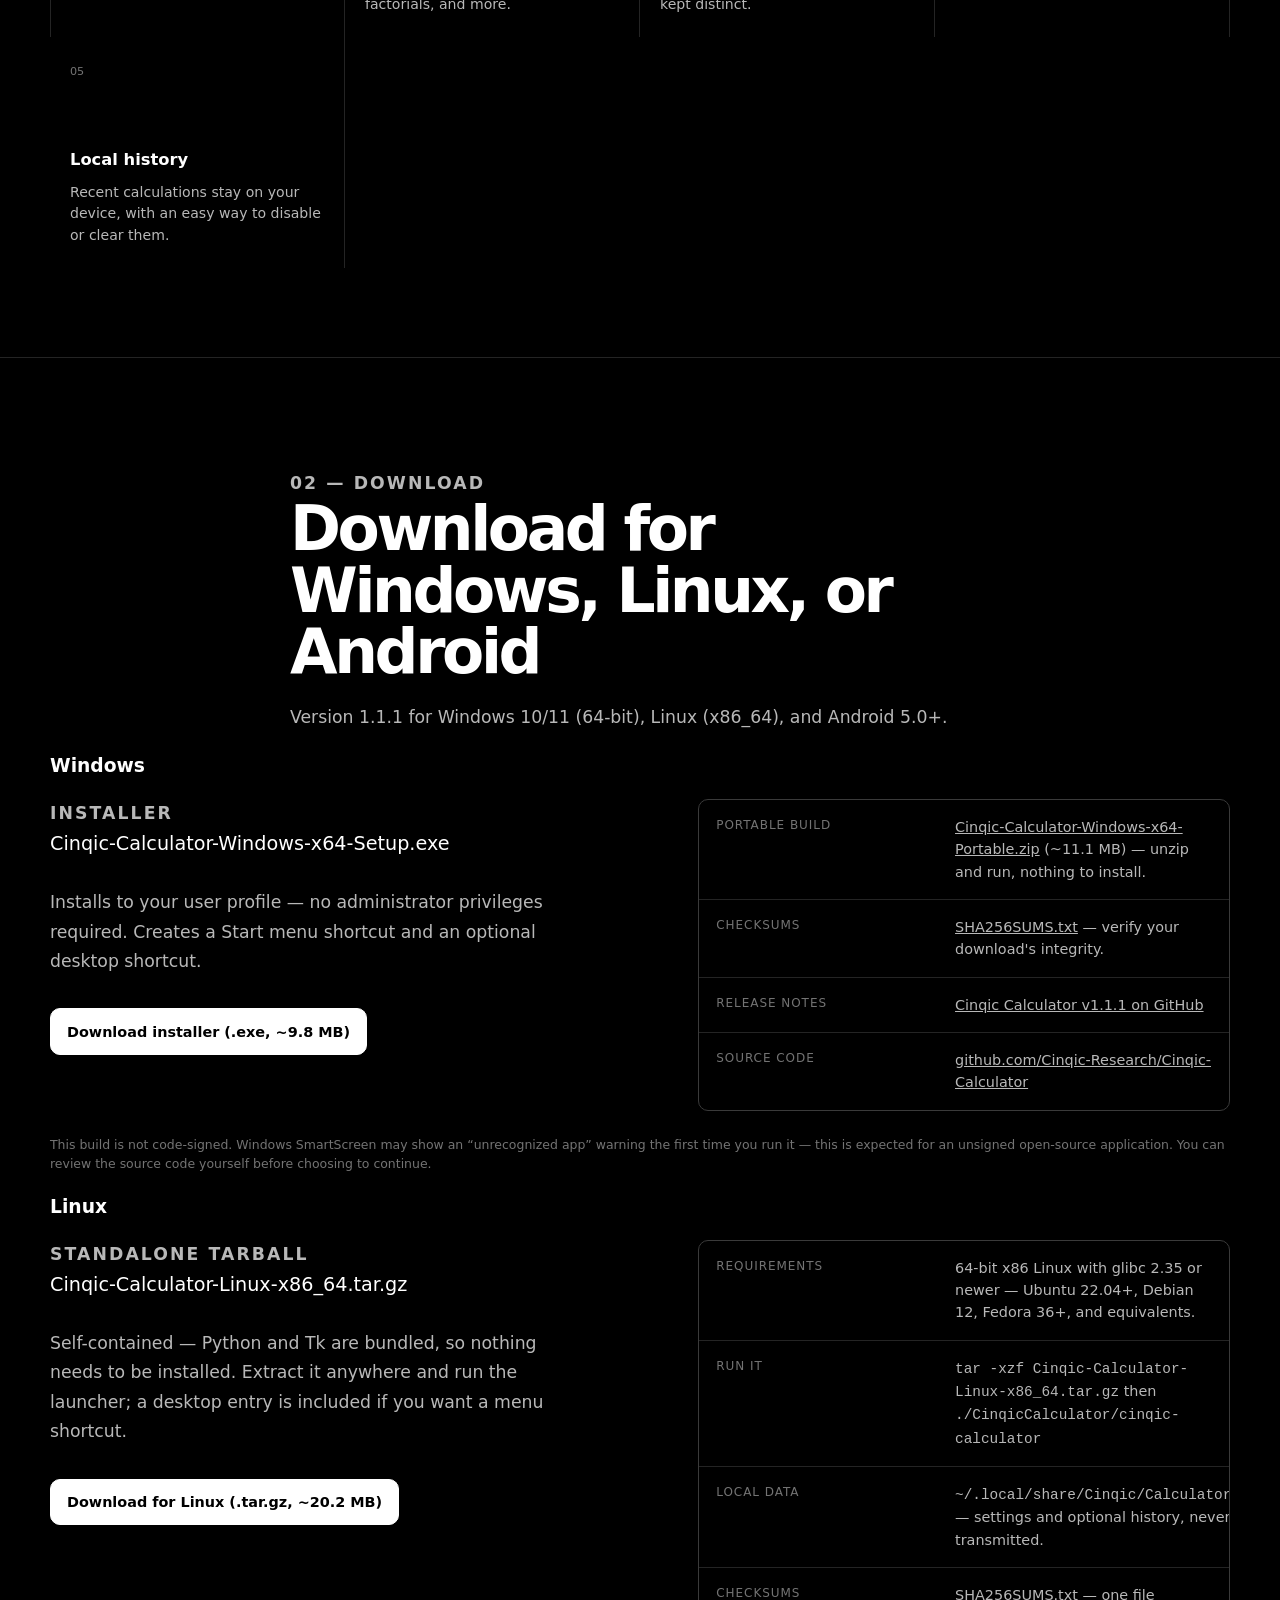
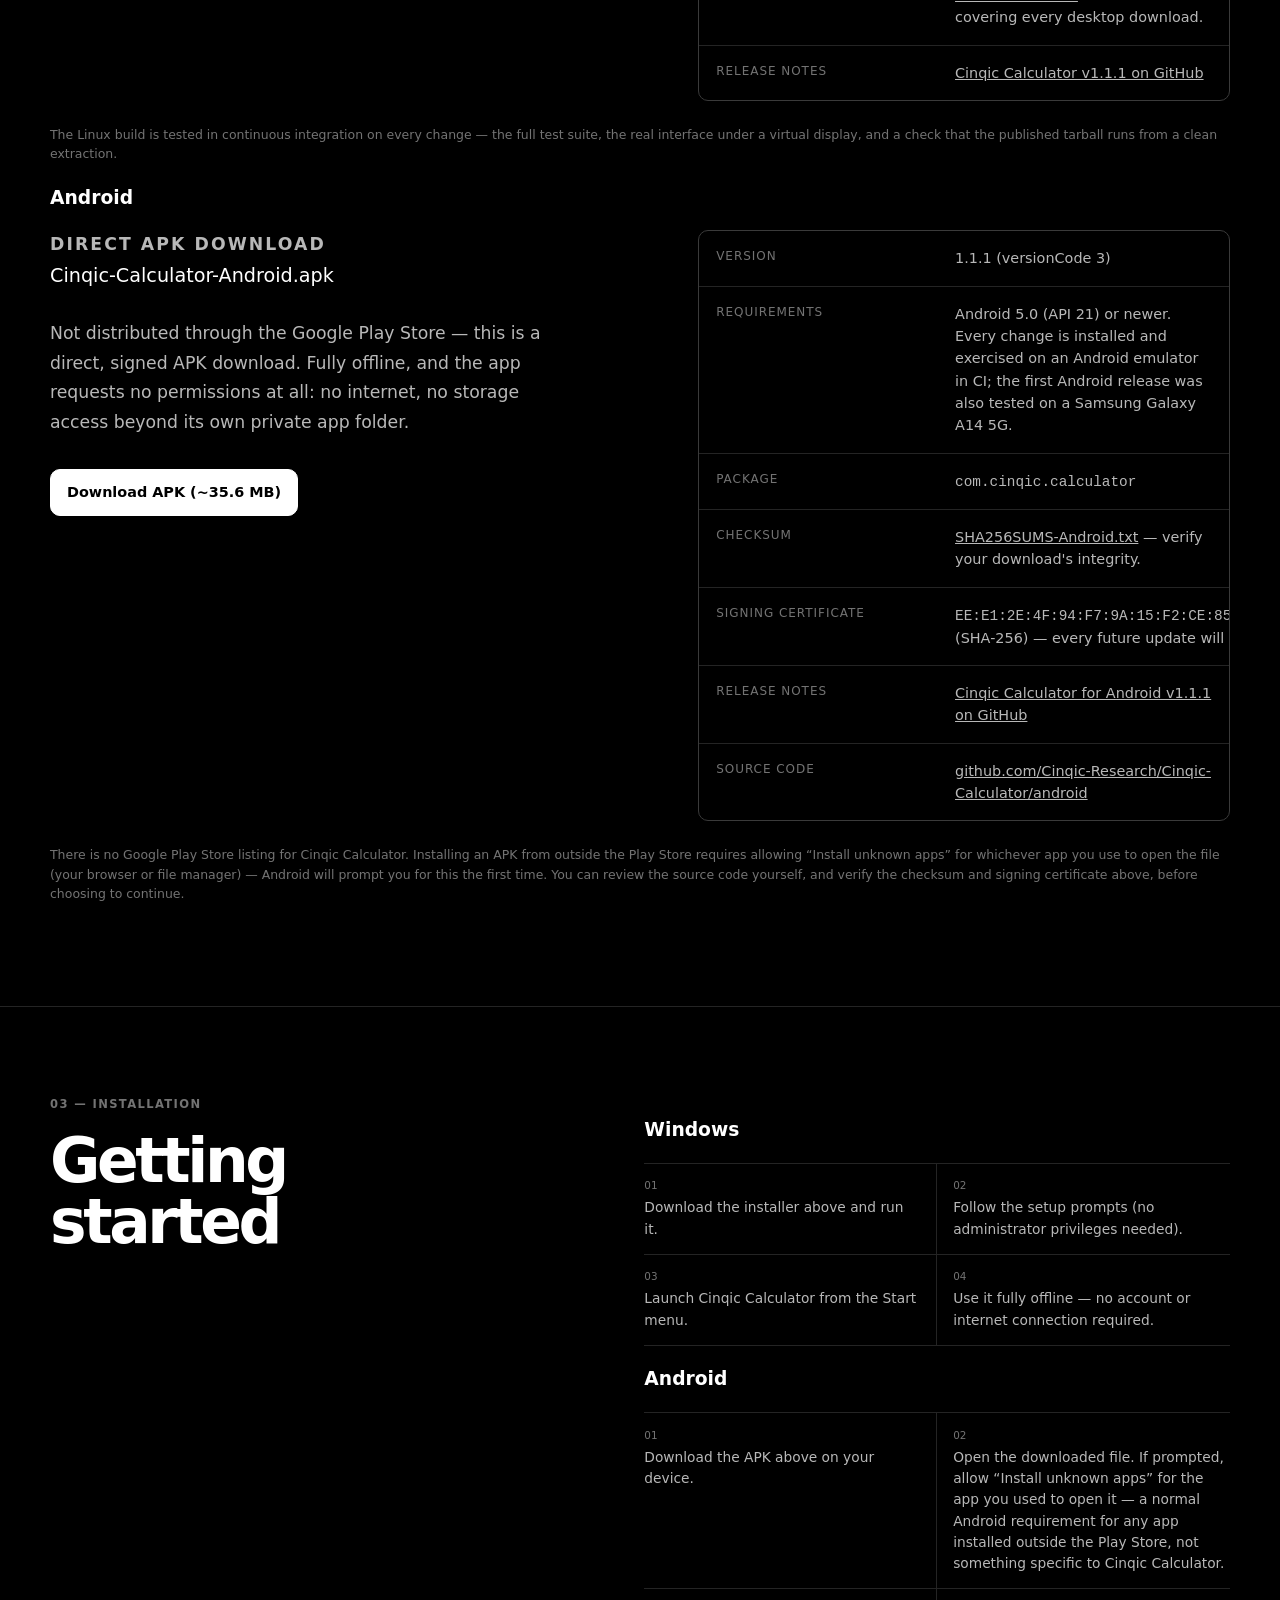
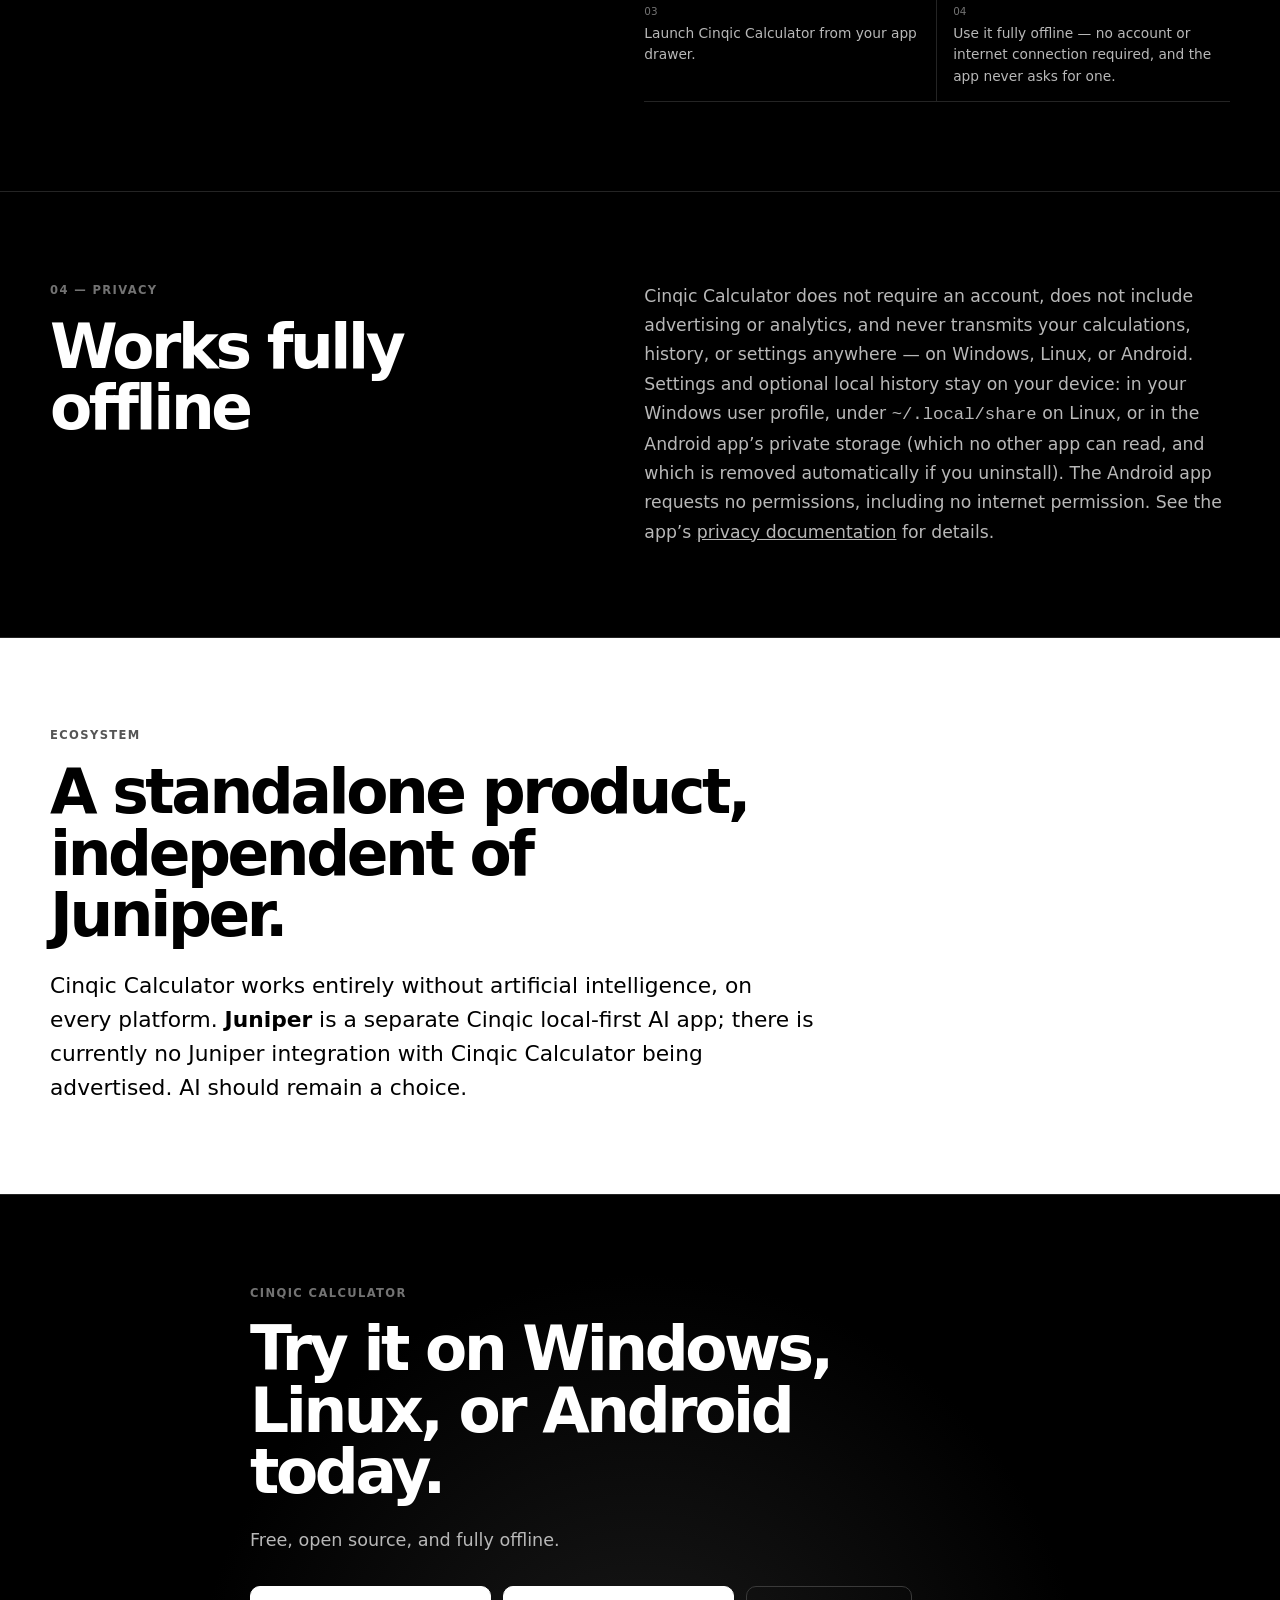
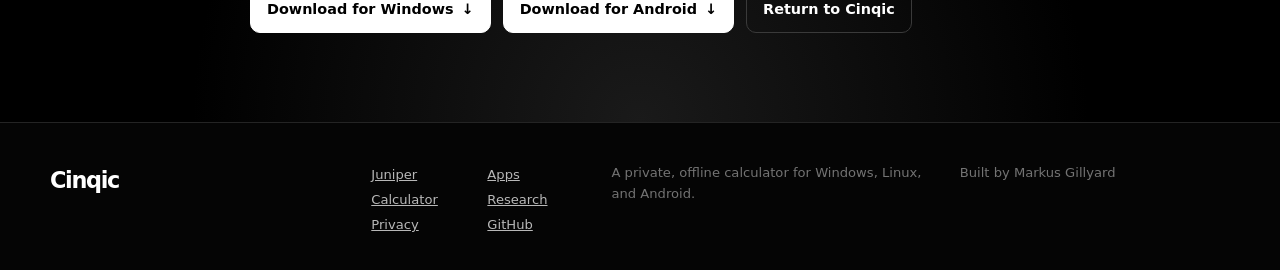
==== commit d8b9bc02: "Reconcile site copy with current releases and research status - company.js: Calculator 1.1.1 on ever" ====
--- a/calculator/index.html
+++ b/calculator/index.html
@@ -146,7 +146,7 @@
         </div>
         <dl class="spec-panel" aria-label="Android download details">
           <div><dt>Version</dt><dd>1.1.1 (versionCode 3)</dd></div>
-          <div><dt>Requirements</dt><dd>Android 5.0 (API 21) or newer. Built and tested on a Samsung Galaxy A14 5G.</dd></div>
+          <div><dt>Requirements</dt><dd>Android 5.0 (API 21) or newer. Every change is installed and exercised on an Android emulator in CI; the first Android release was also tested on a Samsung Galaxy A14 5G.</dd></div>
           <div><dt>Package</dt><dd><code>com.cinqic.calculator</code></dd></div>
           <div><dt>Checksum</dt><dd><a href="https://github.com/Cinqic-Research/Cinqic-Calculator/releases/download/android-v1.1.1/SHA256SUMS-Android.txt">SHA256SUMS-Android.txt</a> &mdash; verify your download's integrity.</dd></div>
           <div><dt>Signing certificate</dt><dd><code>EE:E1:2E:4F:94:F7:9A:15:F2:CE:85:EC:75:27:29:E6:34:97:C5:25:10:28:62:26:83:50:60:74:EB:A6:FF:D0</code> (SHA-256) &mdash; every future update will be signed with this same certificate.</dd></div>
